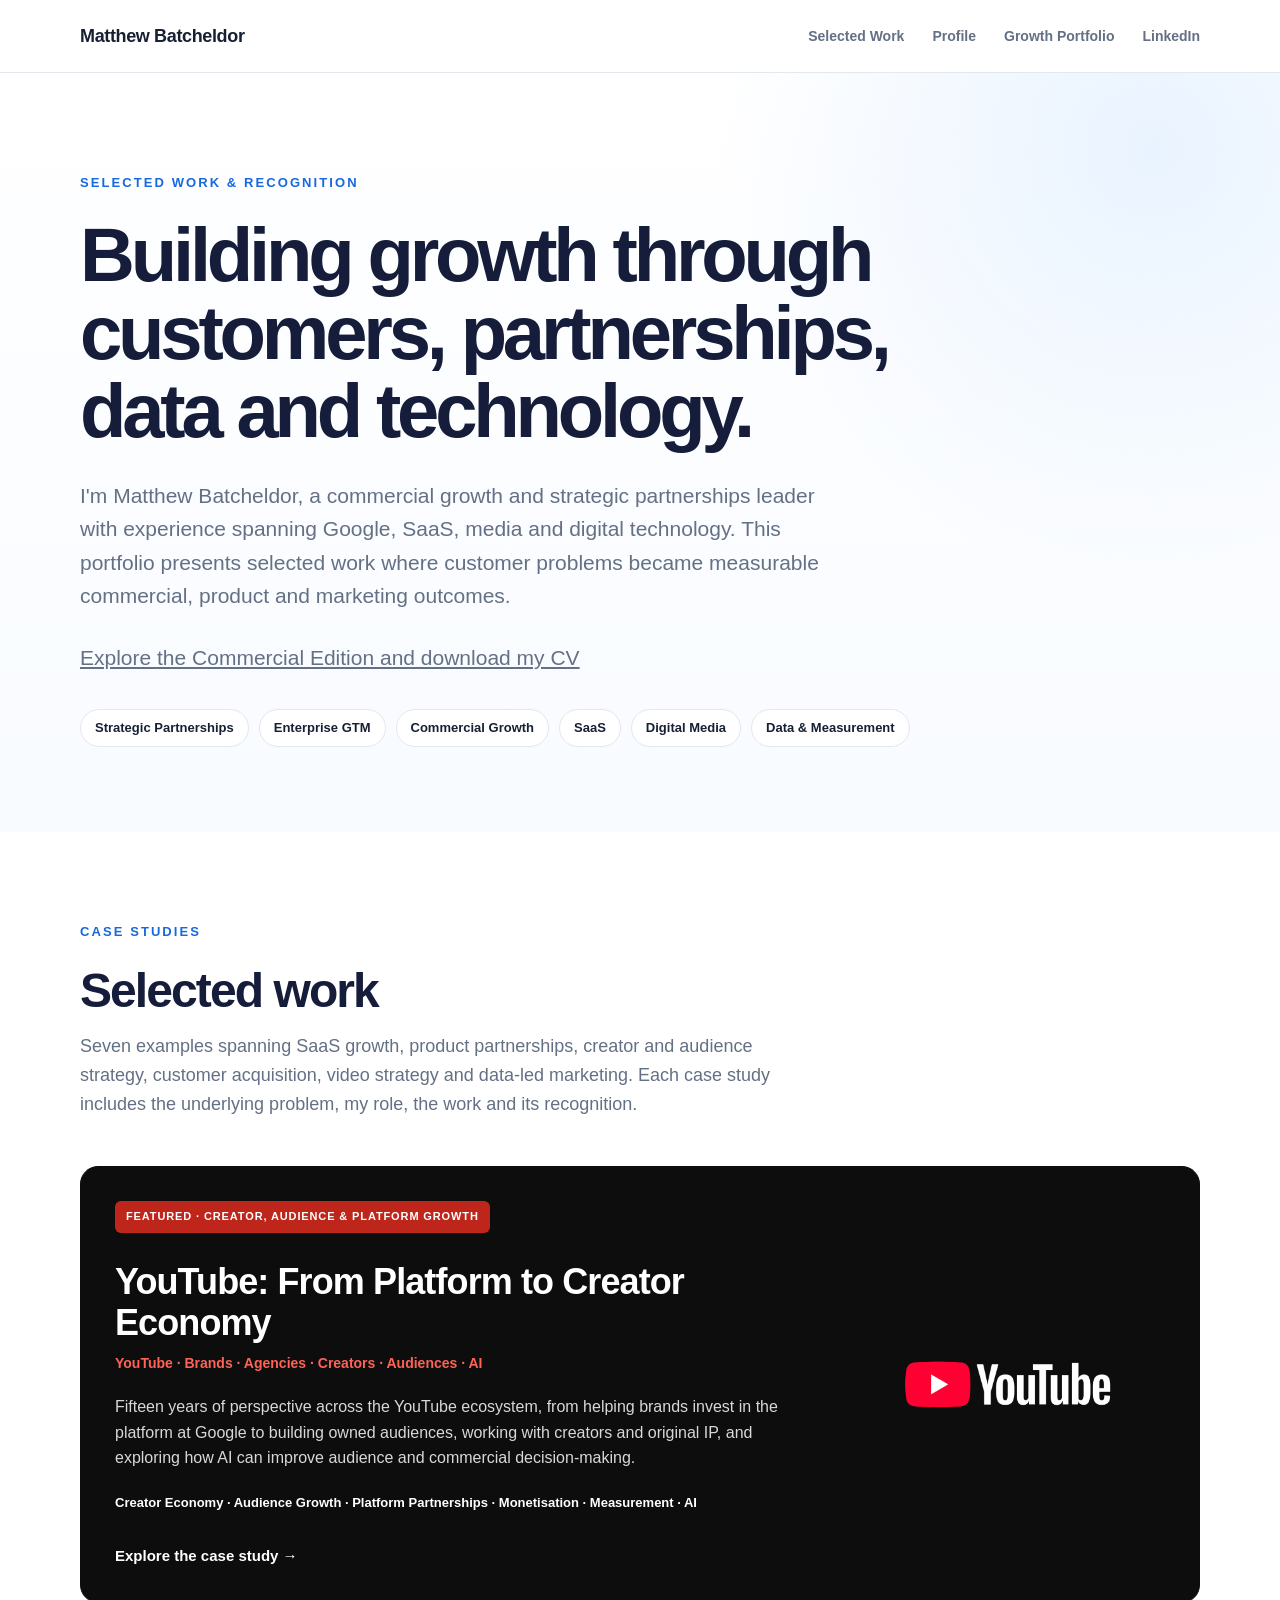
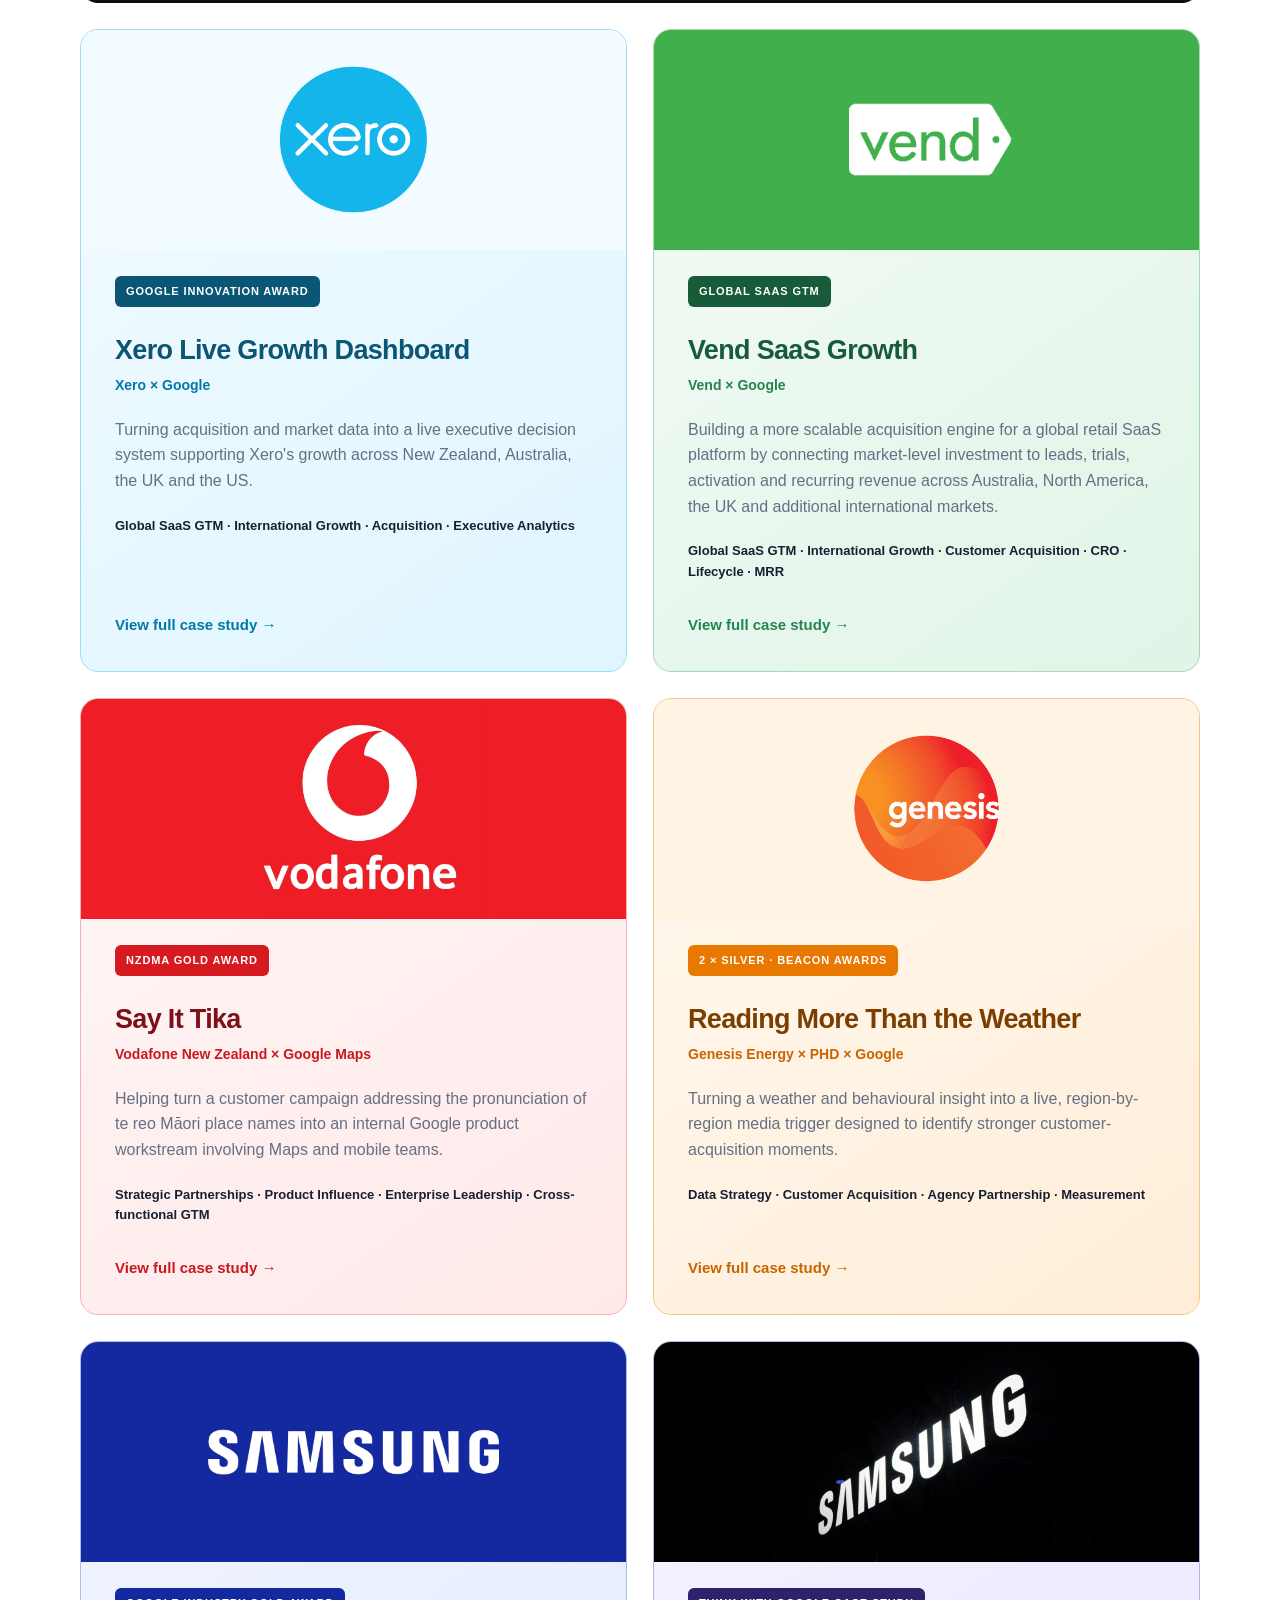
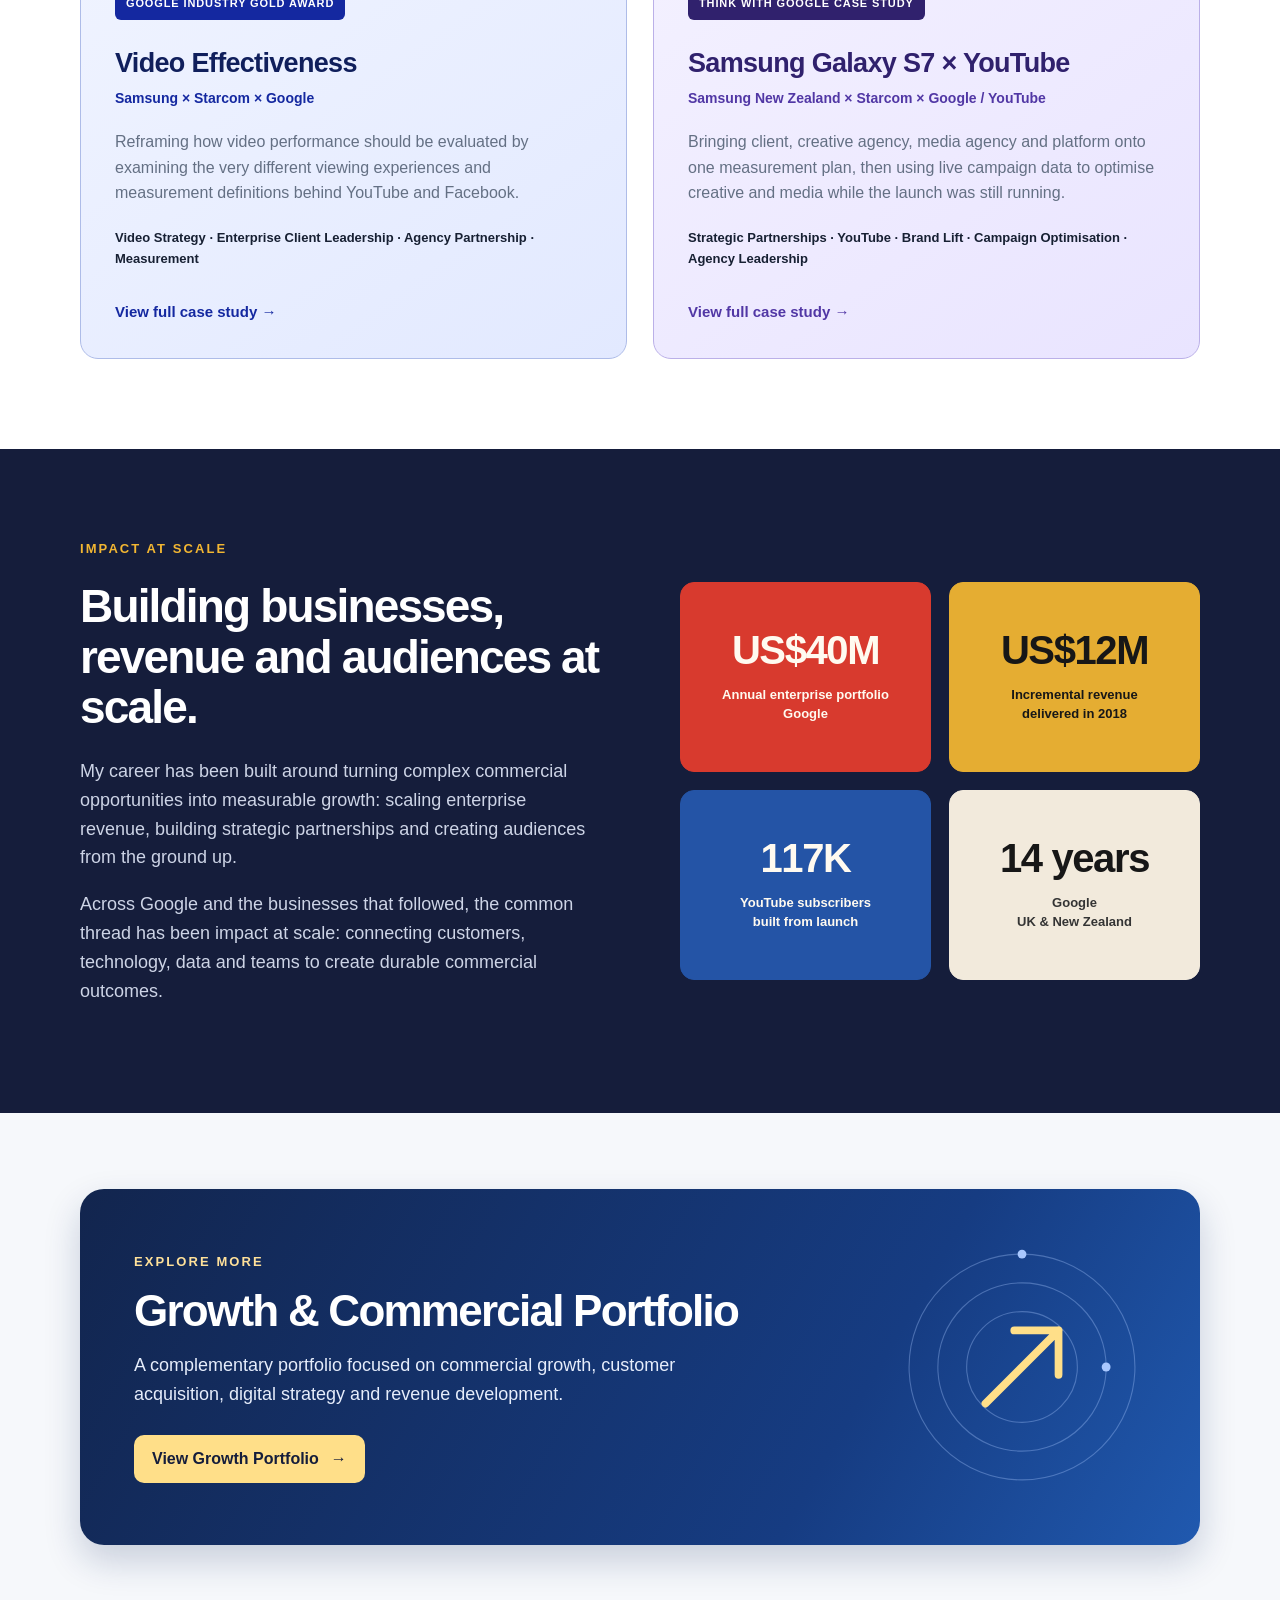
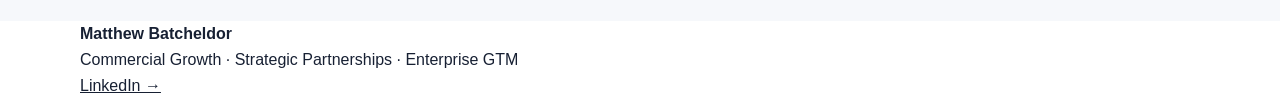
==== index.html @ 804a0707 "Make the Growth Portfolio callout stand out" ====
<!DOCTYPE html>
<html lang="en">
<head>
  <meta charset="UTF-8">
  <meta name="viewport" content="width=device-width, initial-scale=1.0">

  <title>Matthew Batcheldor | Selected Work & Case Studies</title>
  <link rel="icon" href="favicon.svg" type="image/svg+xml">
  <meta name="theme-color" content="#1769e0">
  <meta property="og:title" content="Matthew Batcheldor | Career Portfolio">
  <meta property="og:description" content="Selected work across strategic partnerships, enterprise growth, SaaS, media, data and technology.">
  <meta property="og:type" content="website">
  <meta property="og:url" content="https://mattbatcheldor.github.io/career-portfolio/">

  <meta name="description"
        content="Selected award-winning work and commercial case studies from Matthew Batcheldor across Google, SaaS, strategic partnerships, media, data and growth.">

  <style>
    :root {
      --navy: #151d3b;
      --blue: #1769e0;
      --light-blue: #eef5ff;
      --gold: #f2b632;
      --red: #d43d3d;
      --text: #172033;
      --muted: #647084;
      --light: #f6f8fb;
      --white: #ffffff;
      --border: #e3e8ef;
    }

    * {
      box-sizing: border-box;
      margin: 0;
      padding: 0;
    }

    html {
      scroll-behavior: smooth;
    }

    body {
      font-family: -apple-system, BlinkMacSystemFont, "Segoe UI", Roboto,
                   Helvetica, Arial, sans-serif;
      color: var(--text);
      background: var(--white);
      line-height: 1.6;
    }

    a {
      color: inherit;
    }

    .container {
      width: min(1120px, 90%);
      margin: 0 auto;
    }

    /* NAV */

    nav {
      border-bottom: 1px solid var(--border);
      background: rgba(255,255,255,0.96);
      position: sticky;
      top: 0;
      z-index: 100;
    }

    .nav-inner {
      min-height: 72px;
      display: flex;
      align-items: center;
      justify-content: space-between;
      gap: 30px;
    }

    .name {
      font-weight: 800;
      font-size: 18px;
      letter-spacing: -0.02em;
    }

    .nav-links {
      display: flex;
      gap: 28px;
      font-size: 14px;
      font-weight: 600;
    }

    .nav-links a {
      text-decoration: none;
      color: var(--muted);
    }

    .nav-links a:hover {
      color: var(--blue);
    }

    /* HERO */

    .hero {
      padding: 100px 0 85px;
      background:
        radial-gradient(circle at 90% 10%, #e9f3ff 0, transparent 32%),
        linear-gradient(180deg, #ffffff 0%, #f8fbff 100%);
    }

    .eyebrow {
      text-transform: uppercase;
      letter-spacing: .16em;
      color: var(--blue);
      font-weight: 800;
      font-size: 13px;
      margin-bottom: 22px;
    }

    h1 {
      max-width: 900px;
      font-size: clamp(45px, 7vw, 76px);
      line-height: 1.03;
      letter-spacing: -0.055em;
      color: var(--navy);
    }

    .hero-copy {
      max-width: 760px;
      margin-top: 28px;
      font-size: 21px;
      color: var(--muted);
    }

    .hero-tags {
      display: flex;
      flex-wrap: wrap;
      gap: 10px;
      margin-top: 34px;
    }

    .tag {
      border: 1px solid var(--border);
      border-radius: 30px;
      padding: 8px 14px;
      font-size: 13px;
      font-weight: 700;
      background: white;
    }

    /* SECTIONS */

    section {
      padding: 90px 0;
    }

    .section-title {
      margin-bottom: 48px;
    }

    .section-title h2 {
      font-size: clamp(34px, 5vw, 48px);
      line-height: 1.1;
      letter-spacing: -0.04em;
      color: var(--navy);
    }

    .section-title p {
      max-width: 700px;
      margin-top: 14px;
      color: var(--muted);
      font-size: 18px;
    }

    /* CASE STUDIES */

    .grid {
      display: grid;
      grid-template-columns: repeat(2, 1fr);
      gap: 26px;
    }

    .card {
      --card-padding: 34px;
      border: 1px solid var(--border);
      border-radius: 18px;
      padding: var(--card-padding);
      background: white;
      display: flex;
      flex-direction: column;
      min-height: 420px;
      transition: transform .2s ease, box-shadow .2s ease;
    }

    .card:hover {
      transform: translateY(-4px);
      box-shadow: 0 18px 50px rgba(24, 39, 75, .10);
    }

    .card-featured {
      grid-column: 1 / -1;
      min-height: 360px;
      background: #0d0d0d;
      border-color: #0d0d0d;
      display: grid;
      grid-template-columns: minmax(0, 1fr) minmax(180px, 30%);
      gap: clamp(24px, 5vw, 60px);
    }

    .featured-copy {
      display: flex;
      flex-direction: column;
    }

    .featured-logo {
      place-self: center;
      width: min(100%, 270px);
      height: auto;
    }

    .award {
      display: inline-block;
      align-self: flex-start;
      padding: 7px 11px;
      border-radius: 6px;
      font-size: 11px;
      font-weight: 900;
      text-transform: uppercase;
      letter-spacing: .08em;
      margin-bottom: 28px;
      background: #fff4d5;
      color: #7d5700;
    }

    .card h3 {
      color: var(--navy);
      font-size: 27px;
      line-height: 1.15;
      letter-spacing: -0.025em;
      margin-bottom: 8px;
    }

    .client {
      color: var(--blue);
      font-weight: 700;
      font-size: 14px;
      margin-bottom: 20px;
    }

    .card p {
      color: var(--muted);
      font-size: 16px;
    }

    .skills {
      margin-top: 22px;
      font-size: 13px !important;
      font-weight: 700;
      color: var(--text) !important;
    }

    .card-link {
      margin-top: auto;
      padding-top: 30px;
      text-decoration: none;
      color: var(--blue);
      font-weight: 800;
      font-size: 15px;
    }

    .card-link:hover {
      text-decoration: underline;
    }

    .card-featured h3 { color: #ffffff; font-size: 36px; font-weight: 800; }
    .card-featured .client { color: #ff6355; }
    .card-featured p { color: #d8d8d8; }
    .card-featured .skills { color: #ffffff !important; }
    .card-featured .card-link { color: #ffffff; }
    .card-featured .award { background: #bf261b; color: #ffffff; }

    .card-visual {
      display: flex;
      flex: none;
      align-items: center;
      justify-content: center;
      height: clamp(156px, 19vw, 220px);
      margin: calc(-1 * var(--card-padding)) calc(-1 * var(--card-padding)) 26px;
      border-radius: 17px 17px 0 0;
      overflow: hidden;
    }

    .card-visual img {
      display: block;
      width: 100%;
      height: 100%;
      object-fit: contain;
    }

    .card-xero .card-visual { background: #f2fbff; }
    .card-xero .card-visual img { height: 68%; }
    .card-vend .card-visual { background: #41af4c; }
    .card-vend .card-visual img { width: min(100%, 450px); object-fit: cover; }
    .card-vodafone .card-visual { background: #ef1d26; }
    .card-genesis .card-visual { background: #fff3e4; }
    .card-genesis .card-visual img { height: 82%; }
    .card-samsung .card-visual { background: #1429a0; }
    .card-samsung .card-visual img { width: min(72%, 360px); }
    .card-galaxy .card-visual { background: #000000; }

    /* CASE STUDY STORY THEMES */
    .card-xero { background:linear-gradient(145deg,#f2fbff,#dff5ff); border-color:#9eddf5; }
    .card-xero h3{color:#0b5675}.card-xero .client,.card-xero .card-link{color:#0078a8}.card-xero .award{background:#0b5675;color:#fff}
    .card-vend { background:linear-gradient(145deg,#f3fbf6,#e1f4e7); border-color:#a9d8b7; }
    .card-vend h3{color:#175b38}.card-vend .client,.card-vend .card-link{color:#238451}.card-vend .award{background:#175b38;color:#fff}
    .card-vodafone { background:linear-gradient(145deg,#fff7f7,#ffe8e8); border-color:#f2b4b4; }
    .card-vodafone h3{color:#7d1018}.card-vodafone .client,.card-vodafone .card-link{color:#c71920}.card-vodafone .award{background:#d71920;color:#fff}
    .card-genesis { background:linear-gradient(145deg,#fff9f1,#ffedd7); border-color:#f2c78f; }
    .card-genesis h3{color:#7a3f00}.card-genesis .client,.card-genesis .card-link{color:#c86400}.card-genesis .award{background:#e87800;color:#fff}
    .card-samsung { background:linear-gradient(145deg,#f3f6ff,#e2e9ff); border-color:#aebce8; }
    .card-samsung h3{color:#101f5c}.card-samsung .client,.card-samsung .card-link{color:#1428a0}.card-samsung .award{background:#1428a0;color:#fff}
    .card-galaxy { background:linear-gradient(145deg,#f6f4ff,#e9e4ff); border-color:#bbb0e8; }
    .card-galaxy h3{color:#30216d}.card-galaxy .client,.card-galaxy .card-link{color:#5137a5}.card-galaxy .award{background:#30216d;color:#fff}

    /* PROFILE */

    .profile {
      background: var(--navy);
      color: white;
    }

    .profile-grid {
      display: grid;
      grid-template-columns: 1fr 1fr;
      gap: 80px;
      align-items: center;
    }

    .profile h2 {
      color: white;
      font-size: 46px;
      line-height: 1.1;
      letter-spacing: -0.04em;
      margin-bottom: 24px;
    }

    .profile p {
      color: #cdd4e6;
      font-size: 18px;
      margin-bottom: 18px;
    }

    .stats {
      display: grid;
      grid-template-columns: repeat(2,1fr);
      gap: 18px;
    }

    .stat {
      min-height: 190px;
      padding: 28px 22px;
      border-radius: 14px;
      border: 1px solid rgba(255,255,255,.16);
      display: flex;
      flex-direction: column;
      justify-content: center;
      align-items: center;
      text-align: center;
      box-shadow: none;
    }

    .stat strong {
      display: block;
      font-size: clamp(30px, 4vw, 40px);
      line-height: 1;
      letter-spacing: -0.035em;
      margin-bottom: 16px;
    }

    .stat span {
      font-size: 13px;
      line-height: 1.45;
      font-weight: 700;
    }

    .stat-revenue-scale {
      background: #d83a2e;
      border-color: #d83a2e;
    }
    .stat-revenue-scale strong,
    .stat-revenue-scale span { color: #fffaf0; }

    .stat-revenue-impact {
      background: #e5ad32;
      border-color: #e5ad32;
    }
    .stat-revenue-impact strong,
    .stat-revenue-impact span { color: #171717; }

    .stat-audience {
      background: #2454a6;
      border-color: #2454a6;
    }
    .stat-audience strong,
    .stat-audience span { color: #fffaf0; }

    .stat-depth {
      background: #f2eadc;
      border-color: #f2eadc;
    }
    .stat-depth strong { color: #171717; }
    .stat-depth span { color: #343434; }

    /* GROWTH PORTFOLIO */

    .portfolio-section {
      padding: clamp(44px, 7vw, 76px) 0;
      background: var(--light);
    }

    .portfolio-panel {
      display: grid;
      grid-template-columns: minmax(0, 1fr) clamp(150px, 24vw, 248px);
      gap: clamp(20px, 4vw, 52px);
      align-items: center;
      padding: clamp(26px, 5vw, 54px);
      border-radius: 24px;
      background: linear-gradient(120deg, #12254e, #163c82 68%, #2059af);
      color: var(--white);
      box-shadow: 0 16px 36px rgba(16, 42, 93, .20);
    }

    .portfolio-panel .eyebrow {
      margin-bottom: 14px;
      color: #ffe19a;
    }

    .portfolio-panel h2 {
      max-width: 680px;
      margin-bottom: 16px;
      font-size: clamp(29px, 4vw, 44px);
      line-height: 1.1;
      letter-spacing: -.04em;
    }

    .portfolio-panel p {
      max-width: 580px;
      margin-bottom: 26px;
      color: #e6edfb;
      font-size: clamp(16px, 2vw, 18px);
    }

    .portfolio-button {
      display: inline-flex;
      gap: 12px;
      align-items: center;
      min-height: 48px;
      padding: 10px 18px;
      border-radius: 10px;
      background: #ffdf89;
      color: var(--navy);
      font-weight: 800;
      text-decoration: none;
    }

    .portfolio-button:hover {
      background: #ffebaf;
      text-decoration: underline;
    }

    .portfolio-button:focus-visible {
      outline: 3px solid var(--white);
      outline-offset: 4px;
    }

    .portfolio-art {
      display: block;
      width: 100%;
      height: auto;
    }

    @media (max-width: 620px) {
      .portfolio-panel { grid-template-columns: minmax(0, 1fr); }
      .portfolio-art { display: none; }
    }

    @media (max-width: 800px) {
      .nav-links { display: none; }
      .hero { padding: 70px 0; }
      .grid, .profile-grid { grid-template-columns: 1fr; }
      .profile-grid { gap: 45px; }
      .footer-inner { flex-direction: column; align-items: flex-start; }
      .card { --card-padding: 24px; min-height: auto; }

      .card-featured {
        padding: 28px 24px;
        grid-template-columns: minmax(0, 1fr);
        gap: 24px;
      }

      .featured-logo {
        grid-row: 1;
        justify-self: start;
        width: min(100%, 180px);
      }

      .card-featured .award {
        max-width: 100%;
        line-height: 1.45;
        margin-bottom: 26px;
      }

      .card-featured h3 {
        font-size: clamp(30px, 9vw, 36px);
        line-height: 1.08;
      }
    }
  </style>
</head>

<body>

<nav>
  <div class="container nav-inner">
    <div class="name">Matthew Batcheldor</div>

    <div class="nav-links">
  <a href="#work">Selected Work</a>
  <a href="#profile">Profile</a>
  <a href="https://mattbatcheldor.github.io/growth-portfolio/"
     target="_blank"
     rel="noopener">Growth Portfolio</a>
  <a href="https://www.linkedin.com/in/mattbatcheldor/"
     target="_blank"
     rel="noopener">LinkedIn</a>
</div>
  </div>
</nav>


<header class="hero">
  <div class="container">

    <div class="eyebrow">Selected Work & Recognition</div>

    <h1>
      Building growth through customers, partnerships, data and technology.
    </h1>

    <p class="hero-copy">
      I'm Matthew Batcheldor, a commercial growth and strategic partnerships
      leader with experience spanning Google, SaaS, media and digital
      technology. This portfolio presents selected work where customer
      problems became measurable commercial, product and marketing outcomes.
    </p>

    <p class="hero-copy"><a href="commercial-edition/">Explore the Commercial Edition and download my CV</a></p>

    <div class="hero-tags">
      <span class="tag">Strategic Partnerships</span>
      <span class="tag">Enterprise GTM</span>
      <span class="tag">Commercial Growth</span>
      <span class="tag">SaaS</span>
      <span class="tag">Digital Media</span>
      <span class="tag">Data & Measurement</span>
    </div>

  </div>
</header>


<section id="work">

  <div class="container">

    <div class="section-title">
      <div class="eyebrow">Case Studies</div>

      <h2>Selected work</h2>

      <p>
        Seven examples spanning SaaS growth, product partnerships,
        creator and audience strategy, customer acquisition, video strategy and data-led marketing.
        Each case study includes the underlying problem, my role,
        the work and its recognition.
      </p>
    </div>


    <div class="grid">

      <!-- CREATOR ECONOMY - FEATURED -->

      <article class="card card-featured">

        <div class="featured-copy">
          <span class="award">Featured · Creator, Audience & Platform Growth</span>

          <h3>YouTube: From Platform to Creator Economy</h3>

          <div class="client">YouTube · Brands · Agencies · Creators · Audiences · AI</div>

          <p>
            Fifteen years of perspective across the YouTube ecosystem, from helping
            brands invest in the platform at Google to building owned audiences,
            working with creators and original IP, and exploring how AI can improve
            audience and commercial decision-making.
          </p>

          <p class="skills">
            Creator Economy · Audience Growth · Platform Partnerships ·
            Monetisation · Measurement · AI
          </p>

          <a class="card-link"
             href="Matthew%20Batcheldor%20From%20Platform%20to%20Creator%20Economy_2.pdf" target="_blank">
            Explore the case study →
          </a>
        </div>

        <img class="featured-logo" src="assets/case-studies/youtube.png" alt=""
             width="1705" height="573" loading="lazy" decoding="async">

      </article>


      <!-- XERO -->

      <article class="card card-xero">

        <div class="card-visual">
          <img src="assets/case-studies/xero.png" alt=""
               width="2003" height="2048" loading="lazy" decoding="async">
        </div>

        <span class="award">Google Innovation Award</span>

        <h3>Xero Live Growth Dashboard</h3>

        <div class="client">Xero × Google</div>

        <p>
          Turning acquisition and market data into a live executive
          decision system supporting Xero's growth across New Zealand,
          Australia, the UK and the US.
        </p>

        <p class="skills">
          Global SaaS GTM · International Growth · Acquisition ·
          Executive Analytics
        </p>

        <a class="card-link"
           href="Xero_Growth_Dashboard_Case_Study_Matthew_Batcheldor_1.pdf"
           target="_blank">
          View full case study →
        </a>

      </article>


      <!-- VEND -->

      <article class="card card-vend">

        <div class="card-visual">
          <img src="assets/case-studies/vend.png" alt=""
               width="576" height="304" loading="lazy" decoding="async">
        </div>

        <span class="award">Global SaaS GTM</span>

        <h3>Vend SaaS Growth</h3>

        <div class="client">Vend × Google</div>

        <p>
          Building a more scalable acquisition engine for a global retail SaaS
          platform by connecting market-level investment to leads, trials,
          activation and recurring revenue across Australia, North America,
          the UK and additional international markets.
        </p>

        <p class="skills">
          Global SaaS GTM · International Growth · Customer Acquisition ·
          CRO · Lifecycle · MRR
        </p>

        <a class="card-link"
           href="Matthew%20Batcheldor%20Vend%20SaaS%20Growth%20Case%20Study.pdf"
           target="_blank">
          View full case study →
        </a>

      </article>


      <!-- SAY IT TIKA -->

      <article class="card card-vodafone">

        <div class="card-visual">
          <img src="assets/case-studies/vodafone.jpg" alt=""
               width="1920" height="1561" loading="lazy" decoding="async">
        </div>

        <span class="award">NZDMA Gold Award</span>

        <h3>Say It Tika</h3>

        <div class="client">
          Vodafone New Zealand × Google Maps
        </div>

        <p>
          Helping turn a customer campaign addressing the pronunciation
          of te reo Māori place names into an internal Google product
          workstream involving Maps and mobile teams.
        </p>

        <p class="skills">
          Strategic Partnerships · Product Influence ·
          Enterprise Leadership · Cross-functional GTM
        </p>

        <a class="card-link"
           href="Say_It_Tika_Case_Study_Matthew_Batcheldor.pdf"
           target="_blank">
          View full case study →
        </a>

      </article>


      <!-- GENESIS -->

      <article class="card card-genesis">

        <div class="card-visual">
          <img src="assets/case-studies/genesis-energy.png" alt=""
               width="652" height="661" loading="lazy" decoding="async">
        </div>

        <span class="award">2 × Silver · Beacon Awards</span>

        <h3>Reading More Than the Weather</h3>

        <div class="client">Genesis Energy × PHD × Google</div>

        <p>
          Turning a weather and behavioural insight into a live,
          region-by-region media trigger designed to identify stronger
          customer-acquisition moments.
        </p>

        <p class="skills">
          Data Strategy · Customer Acquisition ·
          Agency Partnership · Measurement
        </p>

        <a class="card-link"
           href="Genesis_Reading_More_Than_The_Weather_Matthew_Batcheldor_1.pdf"
           target="_blank">
          View full case study →
        </a>

      </article>


      <!-- SAMSUNG -->

      <article class="card card-samsung">

        <div class="card-visual">
          <img src="assets/case-studies/samsung.jpg" alt=""
               width="2000" height="1315" loading="lazy" decoding="async">
        </div>

        <span class="award">Google Industry Gold Award</span>

        <h3>Video Effectiveness</h3>

        <div class="client">Samsung × Starcom × Google</div>

        <p>
          Reframing how video performance should be evaluated by
          examining the very different viewing experiences and
          measurement definitions behind YouTube and Facebook.
        </p>

        <p class="skills">
          Video Strategy · Enterprise Client Leadership ·
          Agency Partnership · Measurement
        </p>

        <a class="card-link"
           href="Samsung_Starcom_Video_Effectiveness_Matthew_Batcheldor.pdf"
           target="_blank">
          View full case study →
        </a>

      </article>


      <!-- SAMSUNG GALAXY S7 -->

      <article class="card card-galaxy">

        <div class="card-visual">
          <img src="assets/case-studies/samsung-galaxy-s7.jpg" alt=""
               width="2048" height="1365" loading="lazy" decoding="async">
        </div>

        <span class="award">Think with Google Case Study</span>

        <h3>Samsung Galaxy S7 × YouTube</h3>

        <div class="client">Samsung New Zealand × Starcom × Google / YouTube</div>

        <p>
          Bringing client, creative agency, media agency and platform
          onto one measurement plan, then using live campaign data to
          optimise creative and media while the launch was still running.
        </p>

        <p class="skills">
          Strategic Partnerships · YouTube · Brand Lift ·
          Campaign Optimisation · Agency Leadership
        </p>

        <a class="card-link"
           href="samsung-galaxy-s7-youtube.html"
           target="_blank">
          View full case study →
        </a>

      </article>

    </div>
  </div>

</section>


<section class="profile" id="profile">

  <div class="container profile-grid">

    <div>

      <div class="eyebrow" style="color:#f2b632">
        Impact at Scale
      </div>

      <h2>Building businesses, revenue and audiences at scale.</h2>

      <p>
        My career has been built around turning complex commercial opportunities
        into measurable growth: scaling enterprise revenue, building strategic
        partnerships and creating audiences from the ground up.
      </p>

      <p>
        Across Google and the businesses that followed, the common thread has been
        impact at scale: connecting customers, technology, data and teams
        to create durable commercial outcomes.
      </p>

    </div>


    <div class="stats">

      <div class="stat stat-revenue-scale">
        <strong>US$40M</strong>
        <span>Annual enterprise portfolio<br>Google</span>
      </div>

      <div class="stat stat-revenue-impact">
        <strong>US$12M</strong>
        <span>Incremental revenue<br>delivered in 2018</span>
      </div>

      <div class="stat stat-audience">
        <strong>117K</strong>
        <span>YouTube subscribers<br>built from launch</span>
      </div>

      <div class="stat stat-depth">
        <strong>14 years</strong>
        <span>Google<br>UK & New Zealand</span>
      </div>

    </div>

  </div>

</section>

<section class="portfolio-section" id="explore-more" aria-labelledby="growth-portfolio-heading">
  <div class="container">
    <div class="portfolio-panel">
      <div>
        <div class="eyebrow">Explore More</div>
        <h2 id="growth-portfolio-heading">Growth &amp; Commercial Portfolio</h2>
        <p>
          A complementary portfolio focused on commercial growth,
          customer acquisition, digital strategy and revenue development.
        </p>
        <a class="portfolio-button"
           href="https://mattbatcheldor.github.io/growth-portfolio/"
           target="_blank"
           rel="noopener">
          View Growth Portfolio <span aria-hidden="true">→</span>
        </a>
      </div>
      <svg class="portfolio-art" viewBox="0 0 224 224" width="224" height="224"
           aria-hidden="true" focusable="false">
        <g fill="none" stroke="#a9c8ff" stroke-opacity=".35">
          <circle cx="112" cy="112" r="102" />
          <circle cx="112" cy="112" r="76" />
          <circle cx="112" cy="112" r="50" />
        </g>
        <circle cx="112" cy="10" r="4" fill="#a9c8ff" />
        <circle cx="188" cy="112" r="4" fill="#a9c8ff" />
        <path d="M79 145L145 79M105 79H145V119" fill="none" stroke="#ffdf89"
              stroke-width="7" stroke-linecap="round" stroke-linejoin="round" />
      </svg>
    </div>
  </div>
</section>
<footer>

  <div class="container footer-inner">

    <div>
      <strong>Matthew Batcheldor</strong>
      <p>Commercial Growth · Strategic Partnerships · Enterprise GTM</p>
    </div>

    <a class="linkedin"
       href="https://www.linkedin.com/in/mattbatcheldor/"
       target="_blank"
       rel="noopener">
      LinkedIn →
    </a>

  </div>

</footer>

</body>
</html>
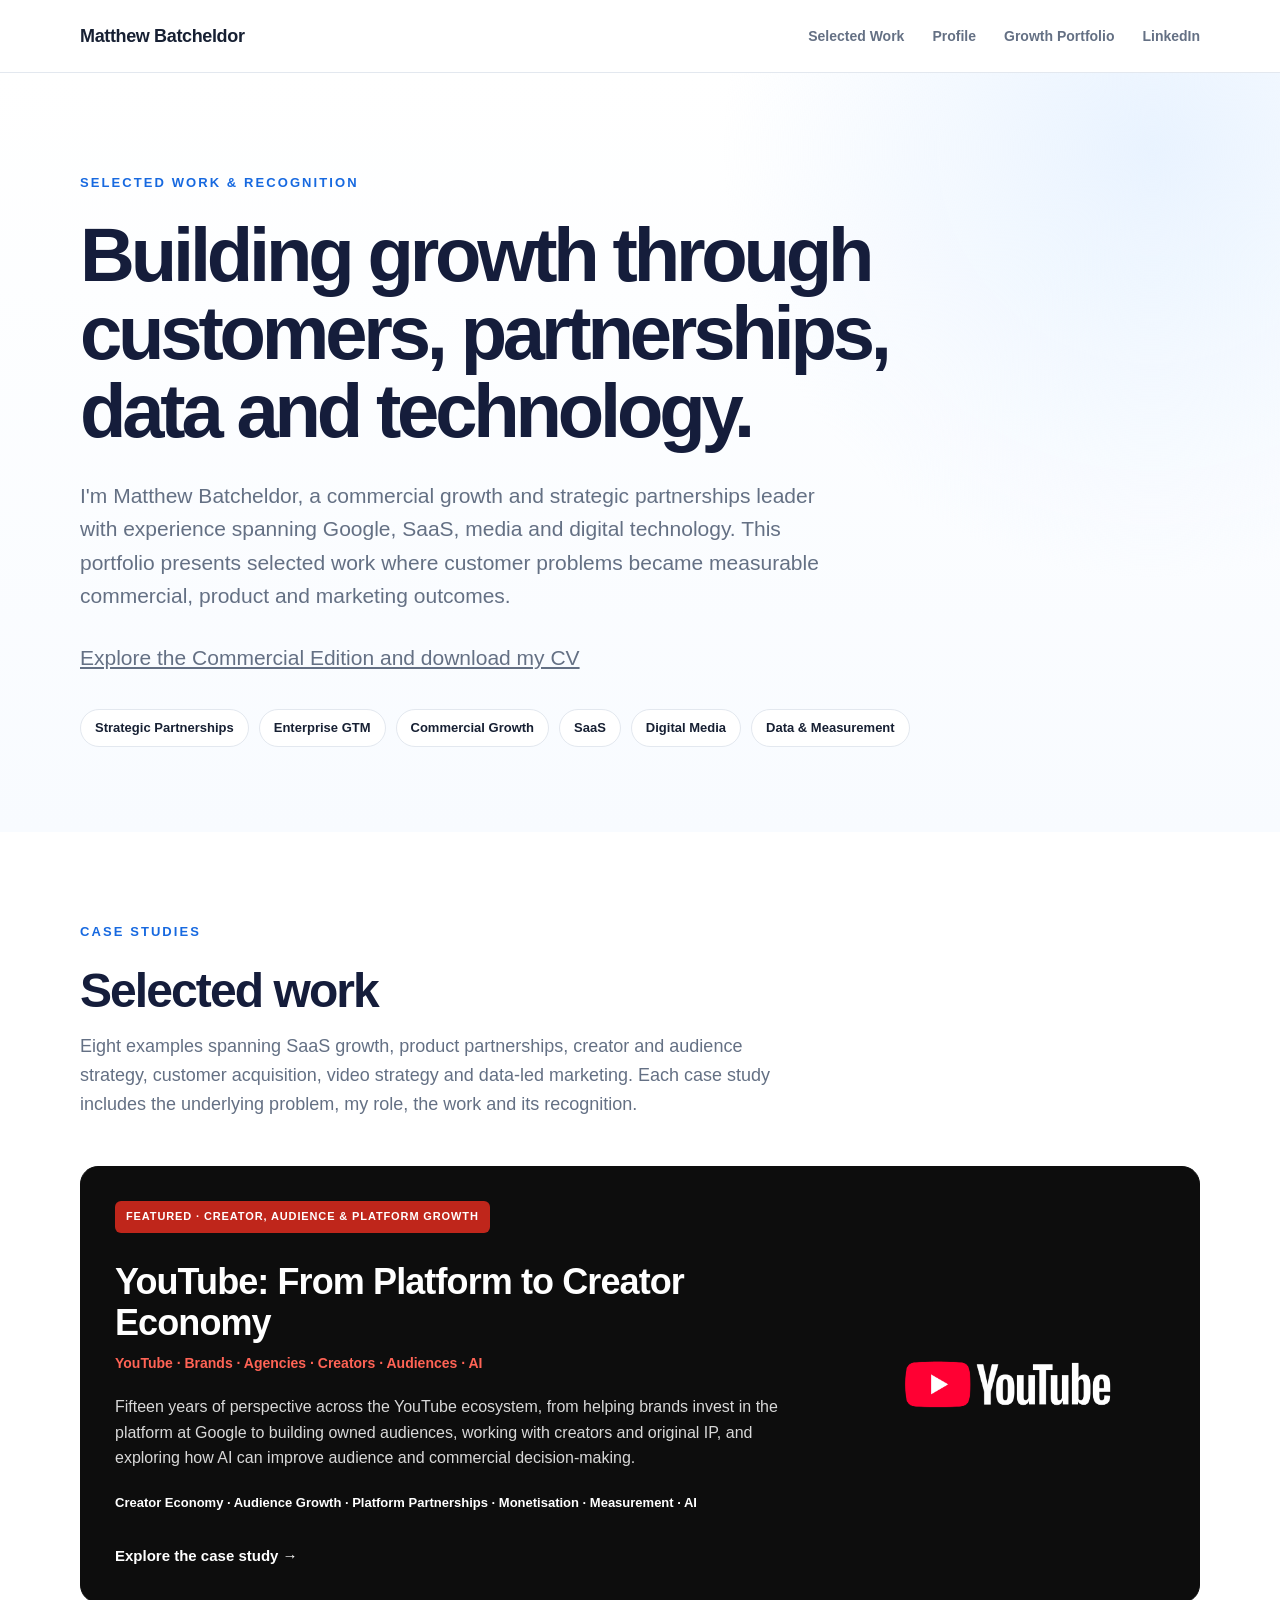
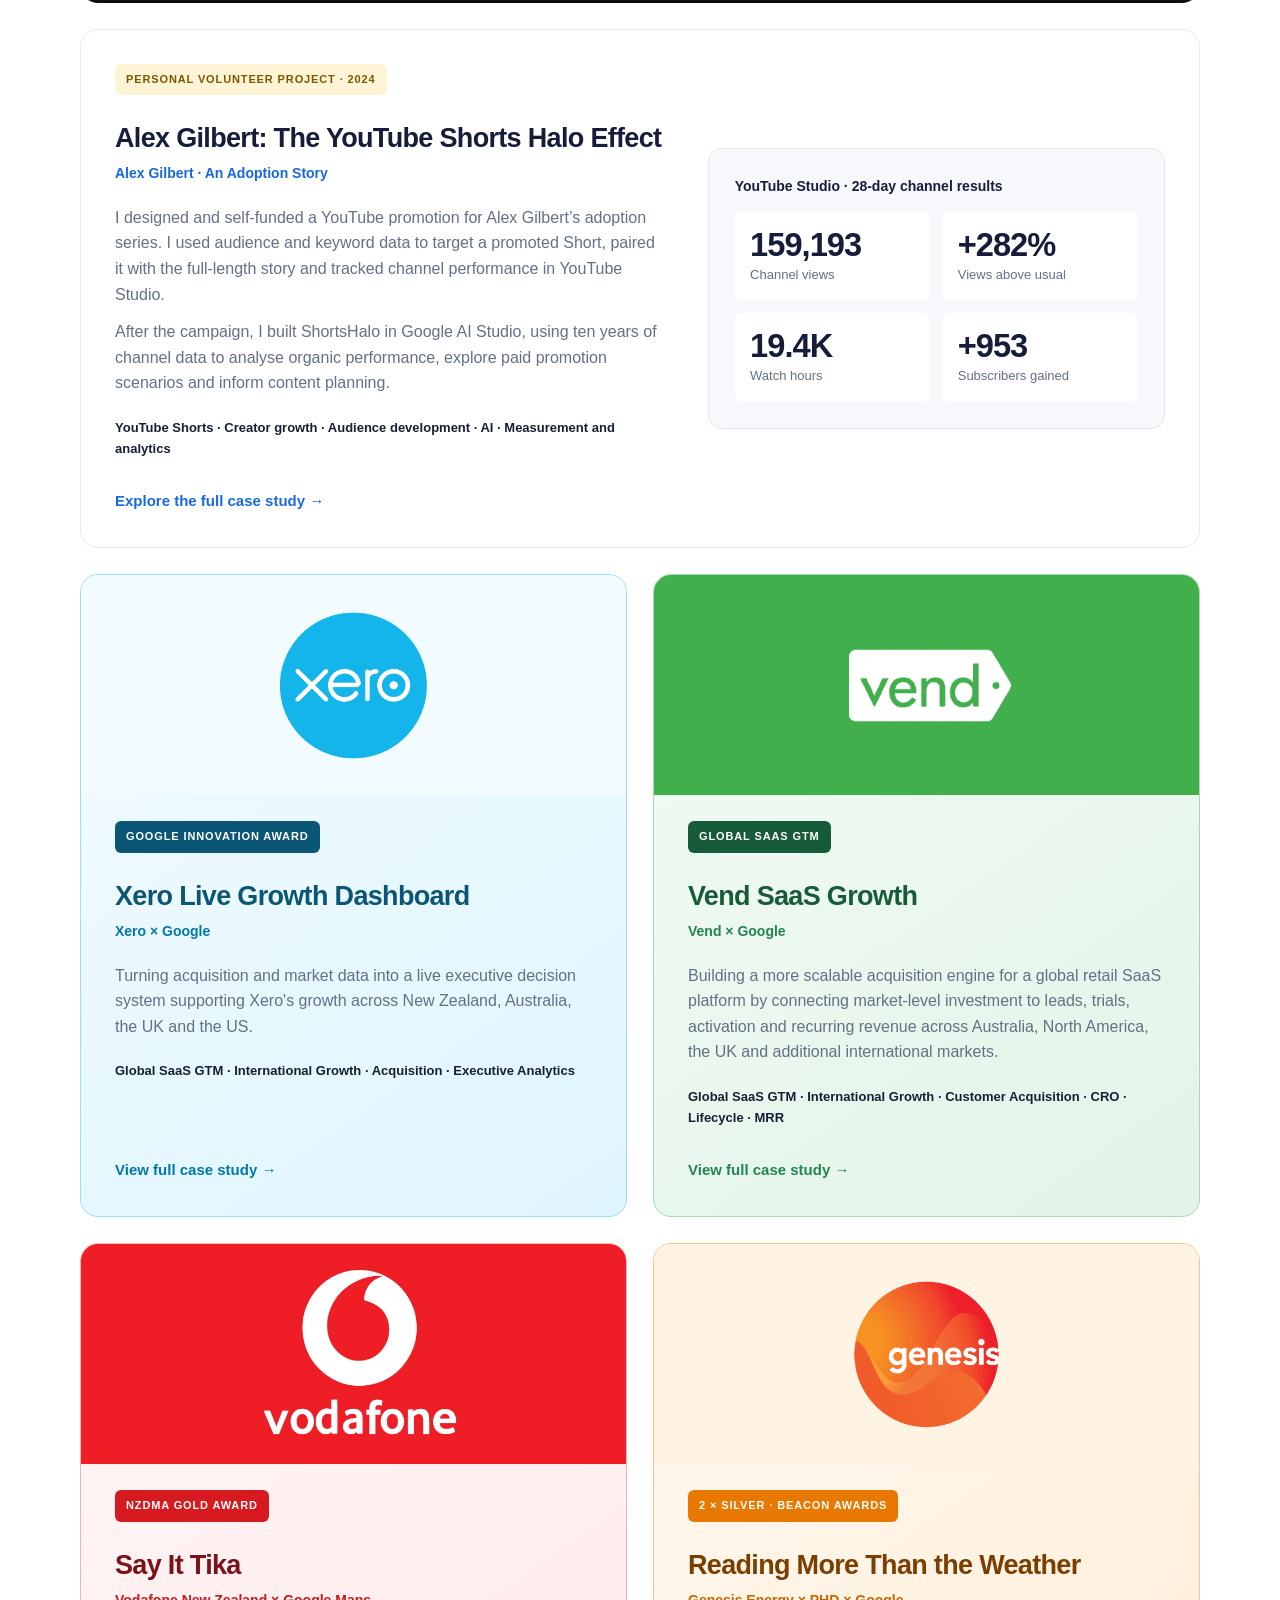
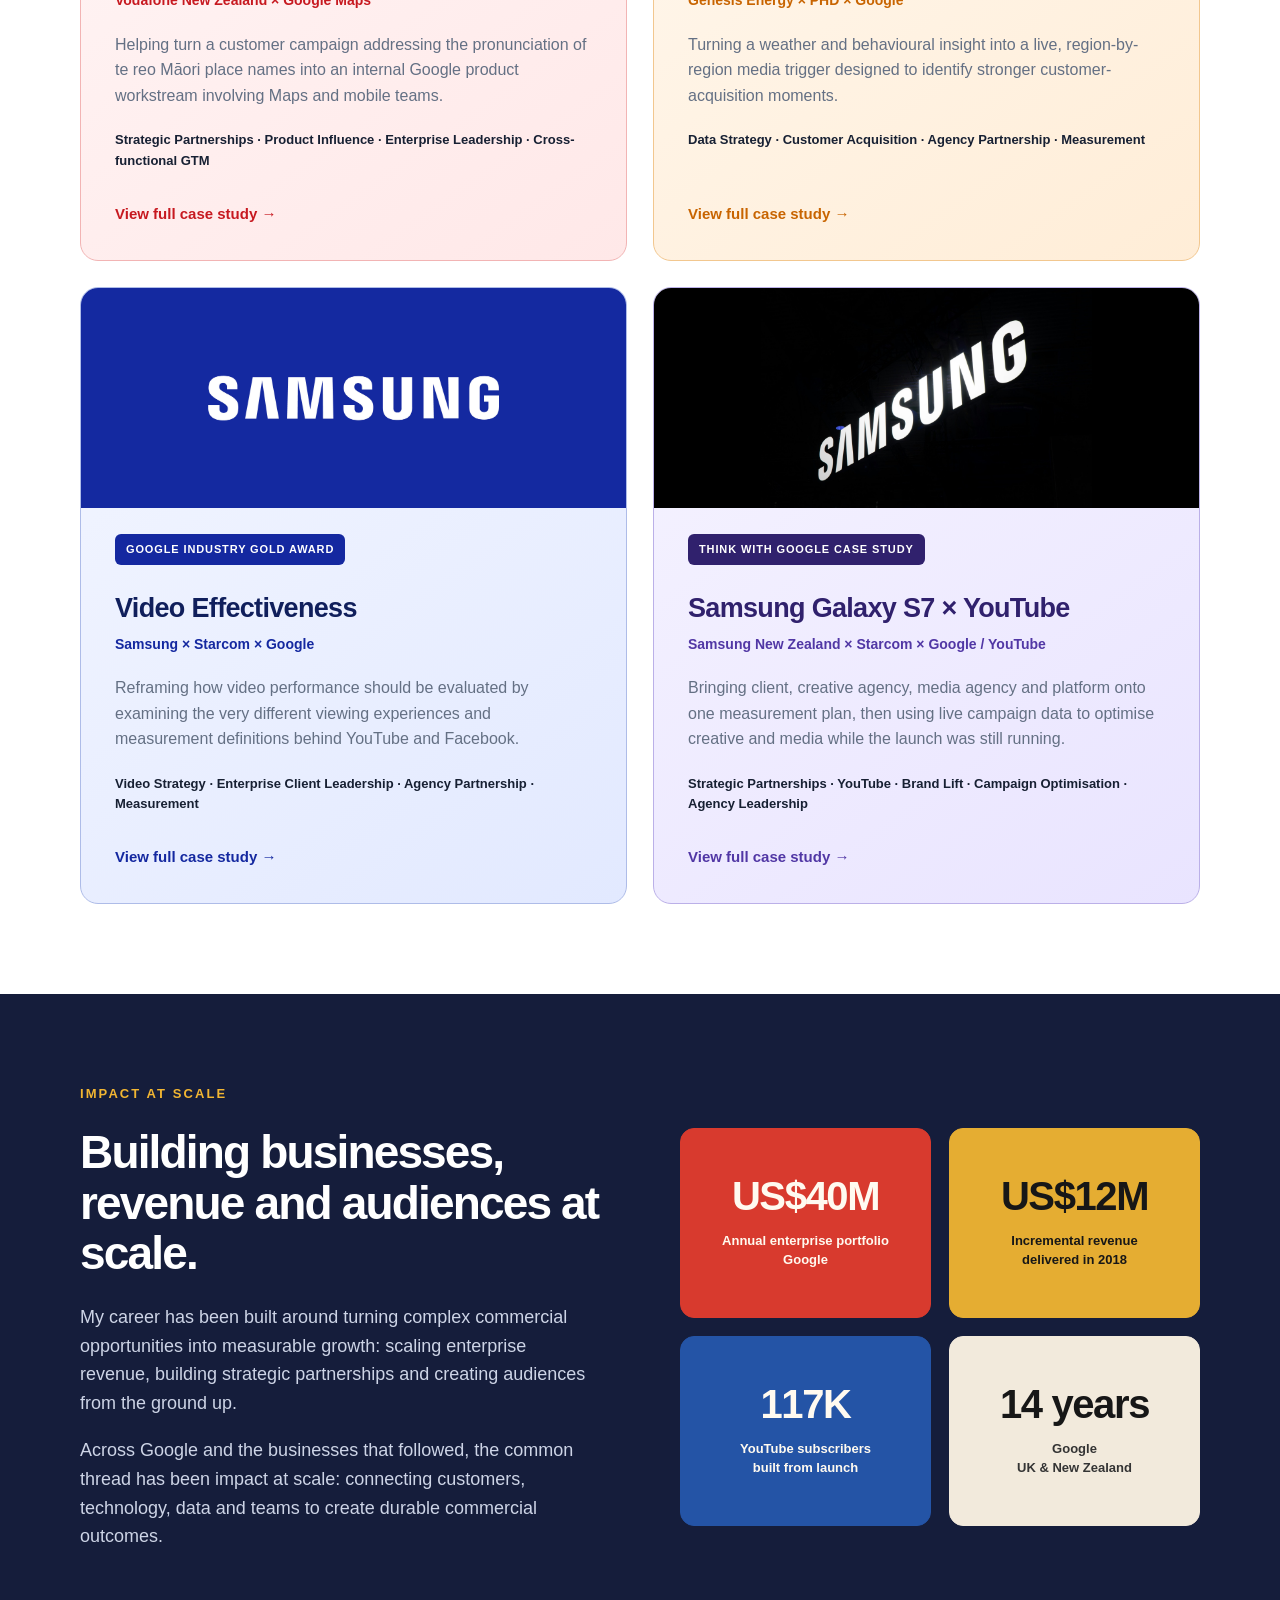
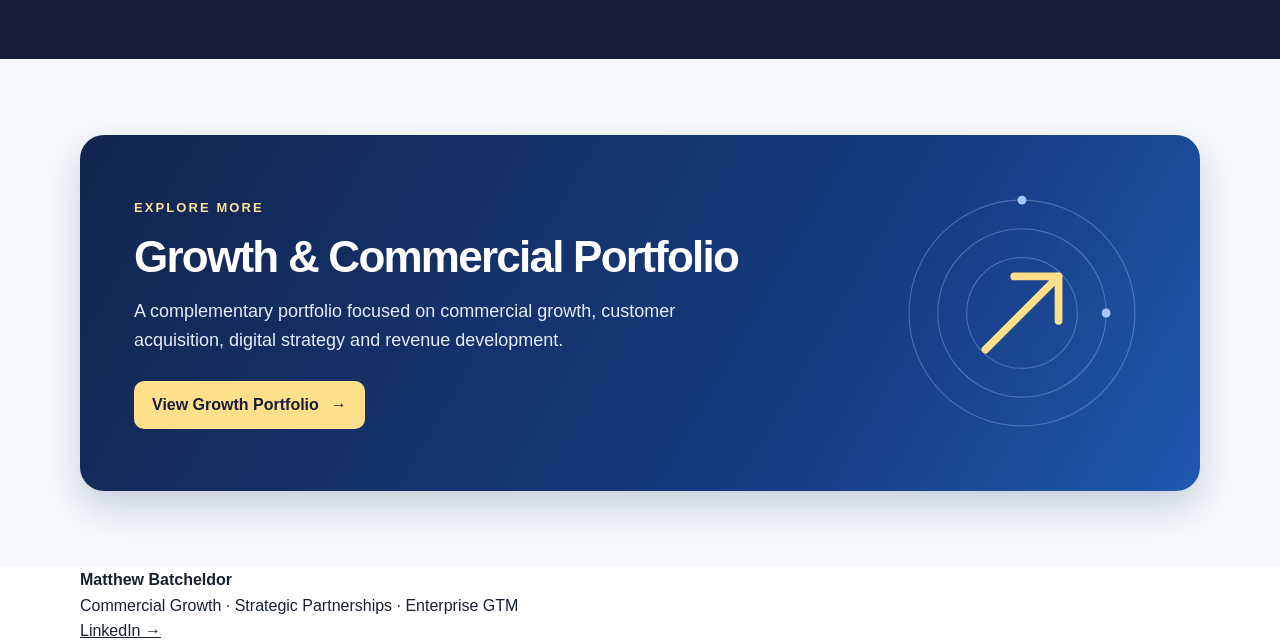
==== commit d5d1b783: "Add Alex Gilbert YouTube Shorts Halo case study" ====
--- a/index.html
+++ b/index.html
@@ -319,6 +319,59 @@
     .card-galaxy { background:linear-gradient(145deg,#f6f4ff,#e9e4ff); border-color:#bbb0e8; }
     .card-galaxy h3{color:#30216d}.card-galaxy .client,.card-galaxy .card-link{color:#5137a5}.card-galaxy .award{background:#30216d;color:#fff}
 
+    .card-halo {
+      grid-column: 1 / -1;
+      scroll-margin-top: 88px;
+      display: grid;
+      grid-template-columns: minmax(0, 1.2fr) minmax(0, 1fr);
+      gap: clamp(20px, 4vw, 44px);
+      min-height: auto;
+    }
+
+    .card-halo .featured-copy > p + p:not(.skills) { margin-top: 12px; }
+
+    .halo-results {
+      align-self: center;
+      background: var(--light);
+      border: 1px solid var(--border);
+      border-radius: 14px;
+      padding: clamp(14px, 2.4vw, 26px);
+    }
+
+    .card .halo-results-label {
+      margin-bottom: 14px;
+      color: var(--navy);
+      font-size: 14px;
+      font-weight: 800;
+    }
+
+    .halo-metrics {
+      display: grid;
+      grid-template-columns: repeat(2, minmax(0, 1fr));
+      gap: 12px;
+      margin: 0;
+    }
+
+    .halo-metrics > div {
+      display: flex;
+      flex-direction: column;
+      padding: clamp(9px, 1.2vw, 16px);
+      border-radius: 8px;
+      background: white;
+    }
+
+    .halo-metrics dt { color: var(--muted); font-size: 13px; }
+    .halo-metrics dd {
+      order: -1;
+      margin: 0 0 2px;
+      color: var(--navy);
+      font-size: clamp(19px, 2.55vw, 34px);
+      font-weight: 900;
+      line-height: 1.1;
+      font-variant-numeric: tabular-nums;
+      letter-spacing: -.03em;
+    }
+
     /* PROFILE */
 
     .profile {
@@ -485,6 +538,7 @@
       .nav-links { display: none; }
       .hero { padding: 70px 0; }
       .grid, .profile-grid { grid-template-columns: 1fr; }
+      .card-halo { grid-template-columns: minmax(0, 1fr); }
       .profile-grid { gap: 45px; }
       .footer-inner { flex-direction: column; align-items: flex-start; }
       .card { --card-padding: 24px; min-height: auto; }
@@ -576,7 +630,7 @@
       <h2>Selected work</h2>
 
       <p>
-        Seven examples spanning SaaS growth, product partnerships,
+        Eight examples spanning SaaS growth, product partnerships,
         creator and audience strategy, customer acquisition, video strategy and data-led marketing.
         Each case study includes the underlying problem, my role,
         the work and its recognition.
@@ -618,6 +672,52 @@
         <img class="featured-logo" src="assets/case-studies/youtube.png" alt=""
              width="1705" height="573" loading="lazy" decoding="async">
 
+      </article>
+
+
+      <!-- ALEX GILBERT - YOUTUBE HALO EFFECT -->
+
+      <article class="card card-halo" id="alex-gilbert-halo">
+        <div class="featured-copy">
+          <span class="award">Personal volunteer project · 2024</span>
+
+          <h3>Alex Gilbert: The YouTube Shorts Halo Effect</h3>
+
+          <div class="client">Alex Gilbert · An Adoption Story</div>
+
+          <p>
+            I designed and self-funded a YouTube promotion for Alex Gilbert’s adoption
+            series. I used audience and keyword data to target a promoted Short,
+            paired it with the full-length story and tracked channel performance in
+            YouTube Studio.
+          </p>
+
+          <p>
+            After the campaign, I built ShortsHalo in Google AI Studio, using ten
+            years of channel data to analyse organic performance, explore paid
+            promotion scenarios and inform content planning.
+          </p>
+
+          <p class="skills">
+            YouTube Shorts · Creator growth · Audience development · AI ·
+            Measurement and analytics
+          </p>
+
+          <a class="card-link"
+             href="https://mattbatcheldor.github.io/growth-portfolio/#halo">
+            Explore the full case study →
+          </a>
+        </div>
+
+        <div class="halo-results">
+          <p class="halo-results-label">YouTube Studio · 28-day channel results</p>
+          <dl class="halo-metrics">
+            <div><dt>Channel views</dt><dd>159,193</dd></div>
+            <div><dt>Views above usual</dt><dd>+282%</dd></div>
+            <div><dt>Watch hours</dt><dd>19.4K</dd></div>
+            <div><dt>Subscribers gained</dt><dd>+953</dd></div>
+          </dl>
+        </div>
       </article>
 
 
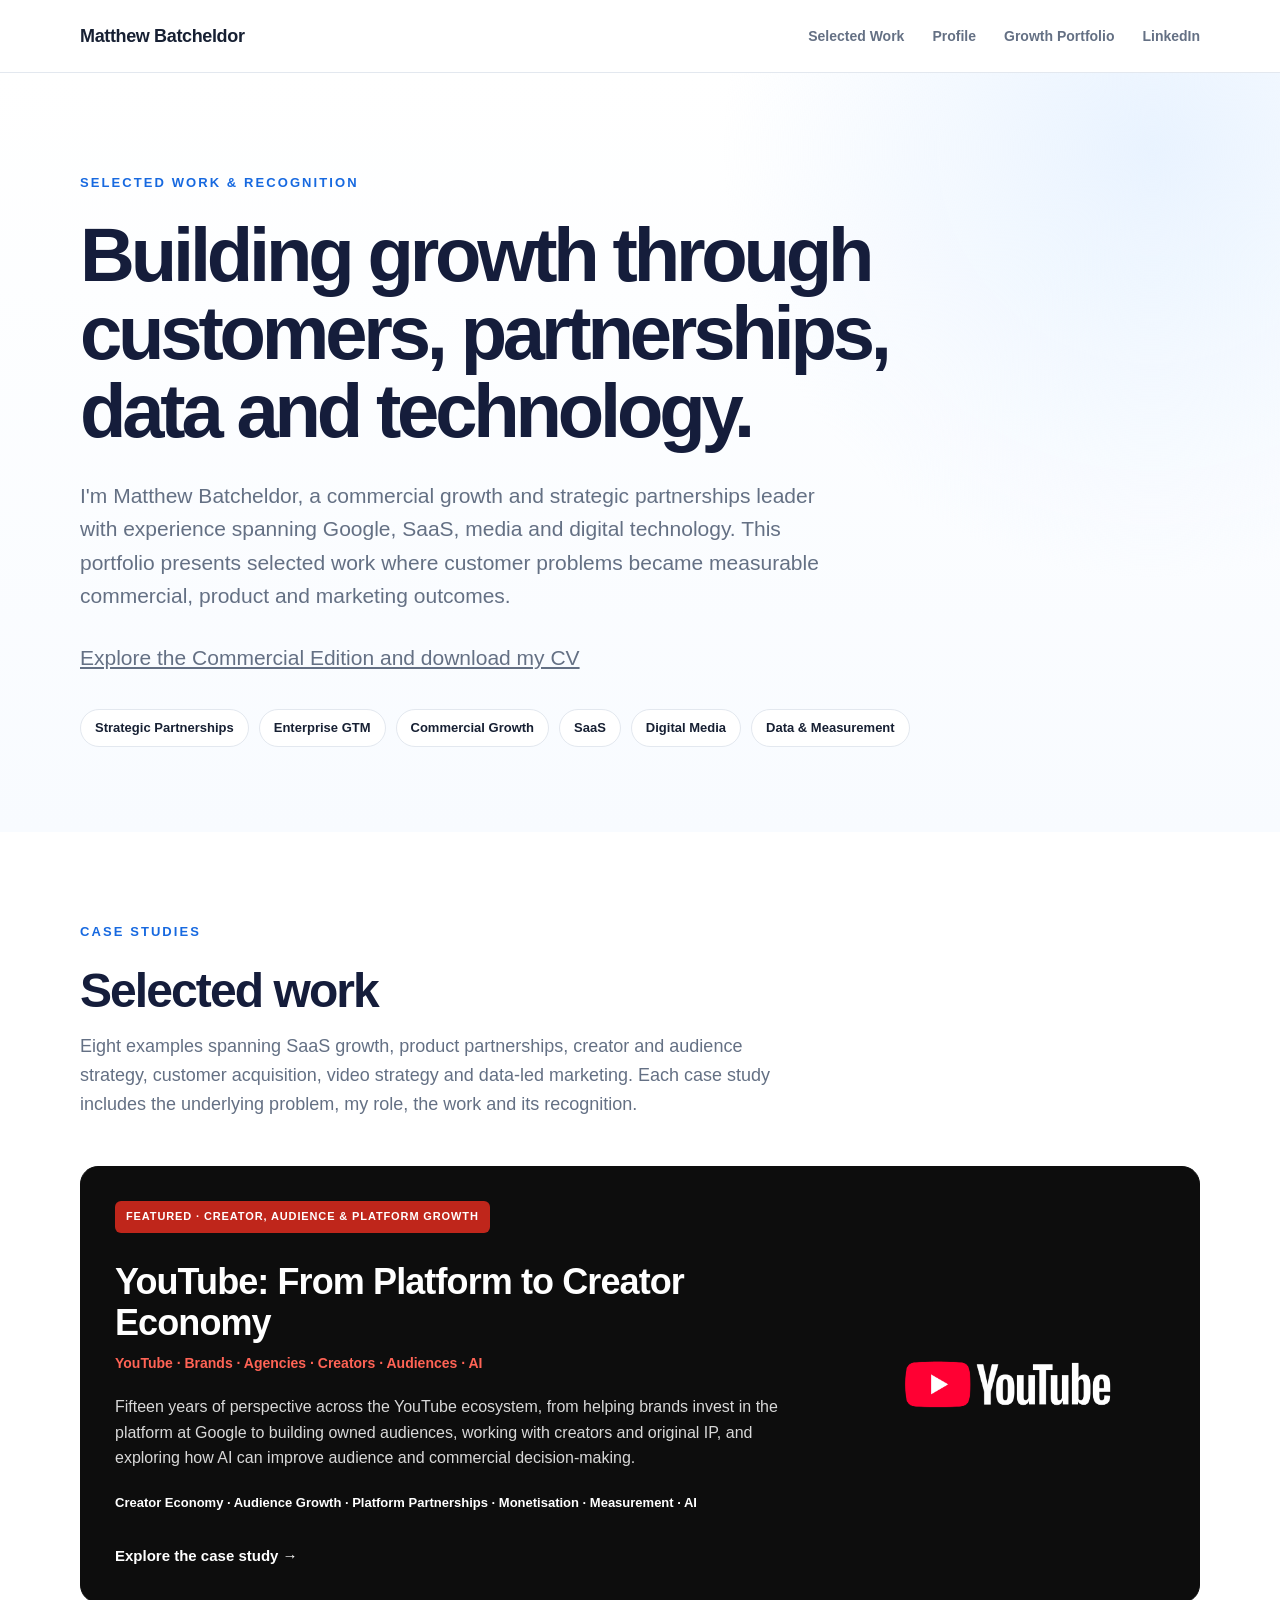
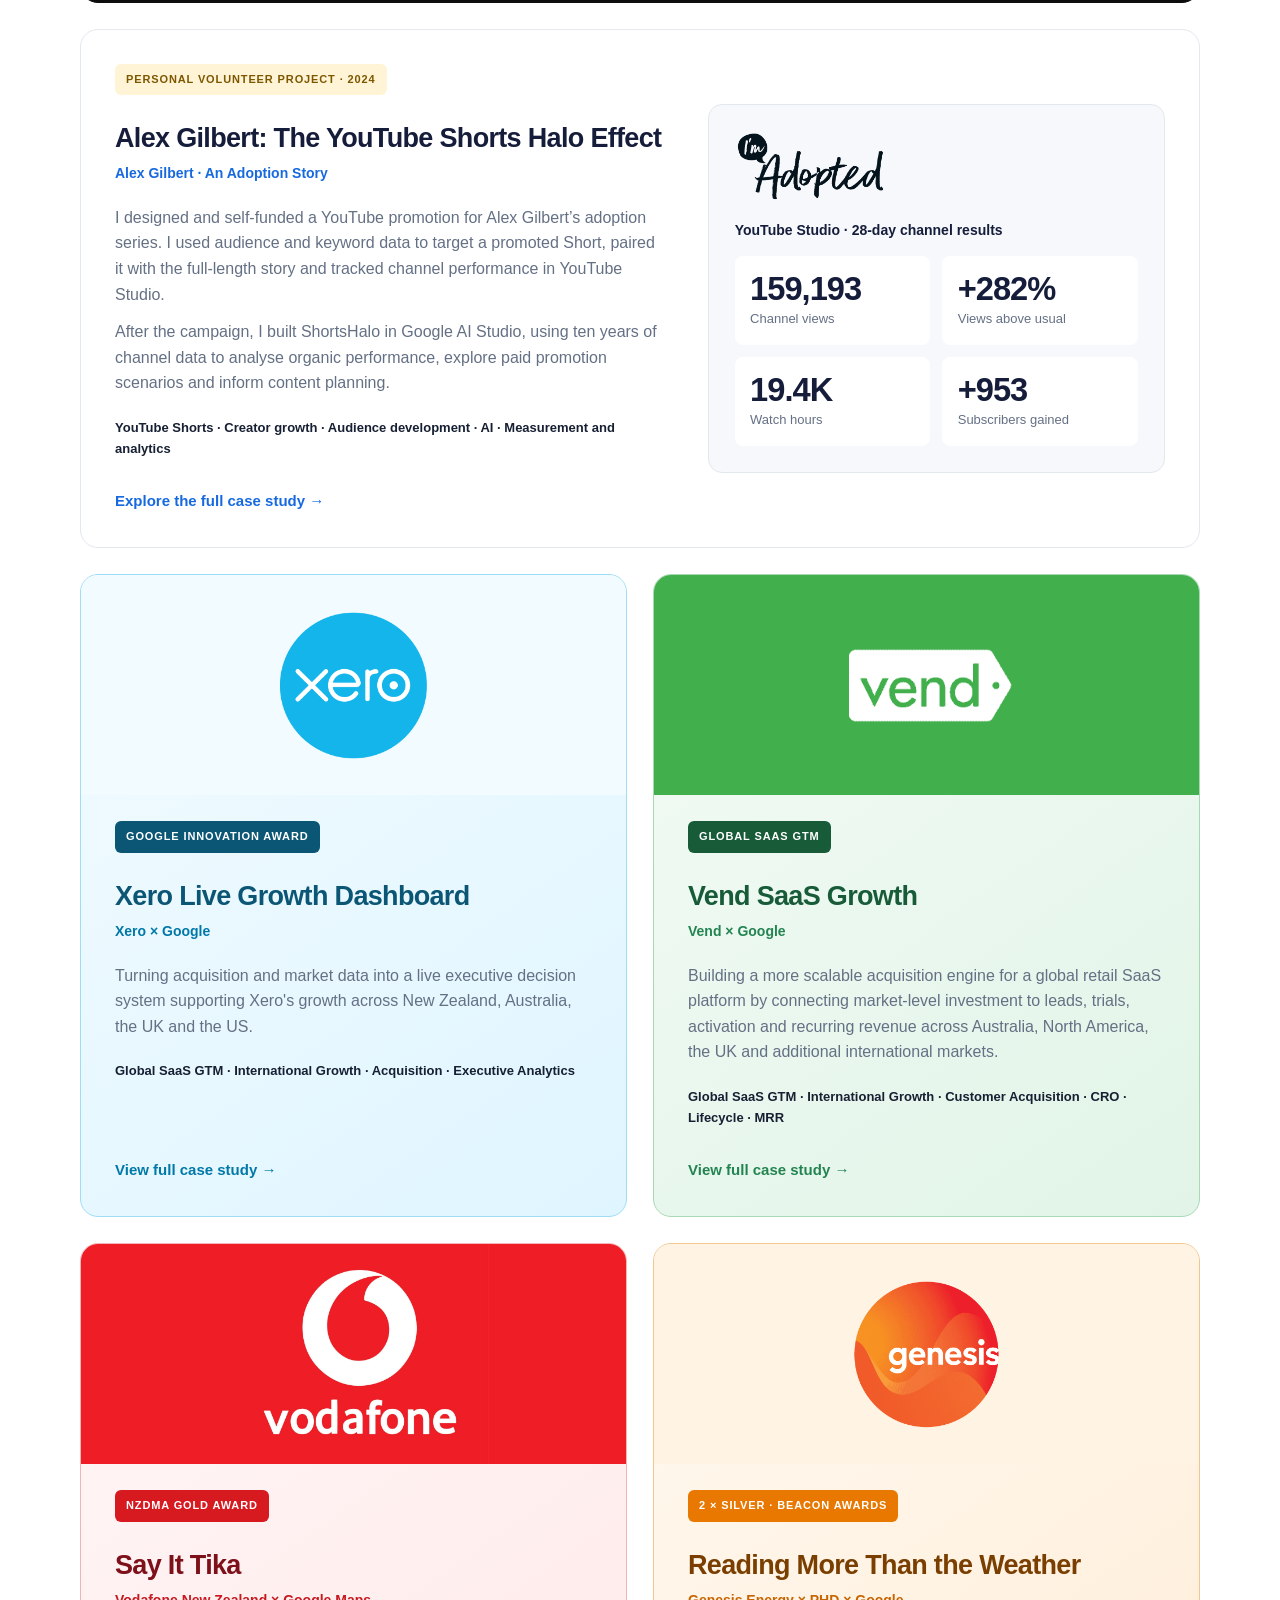
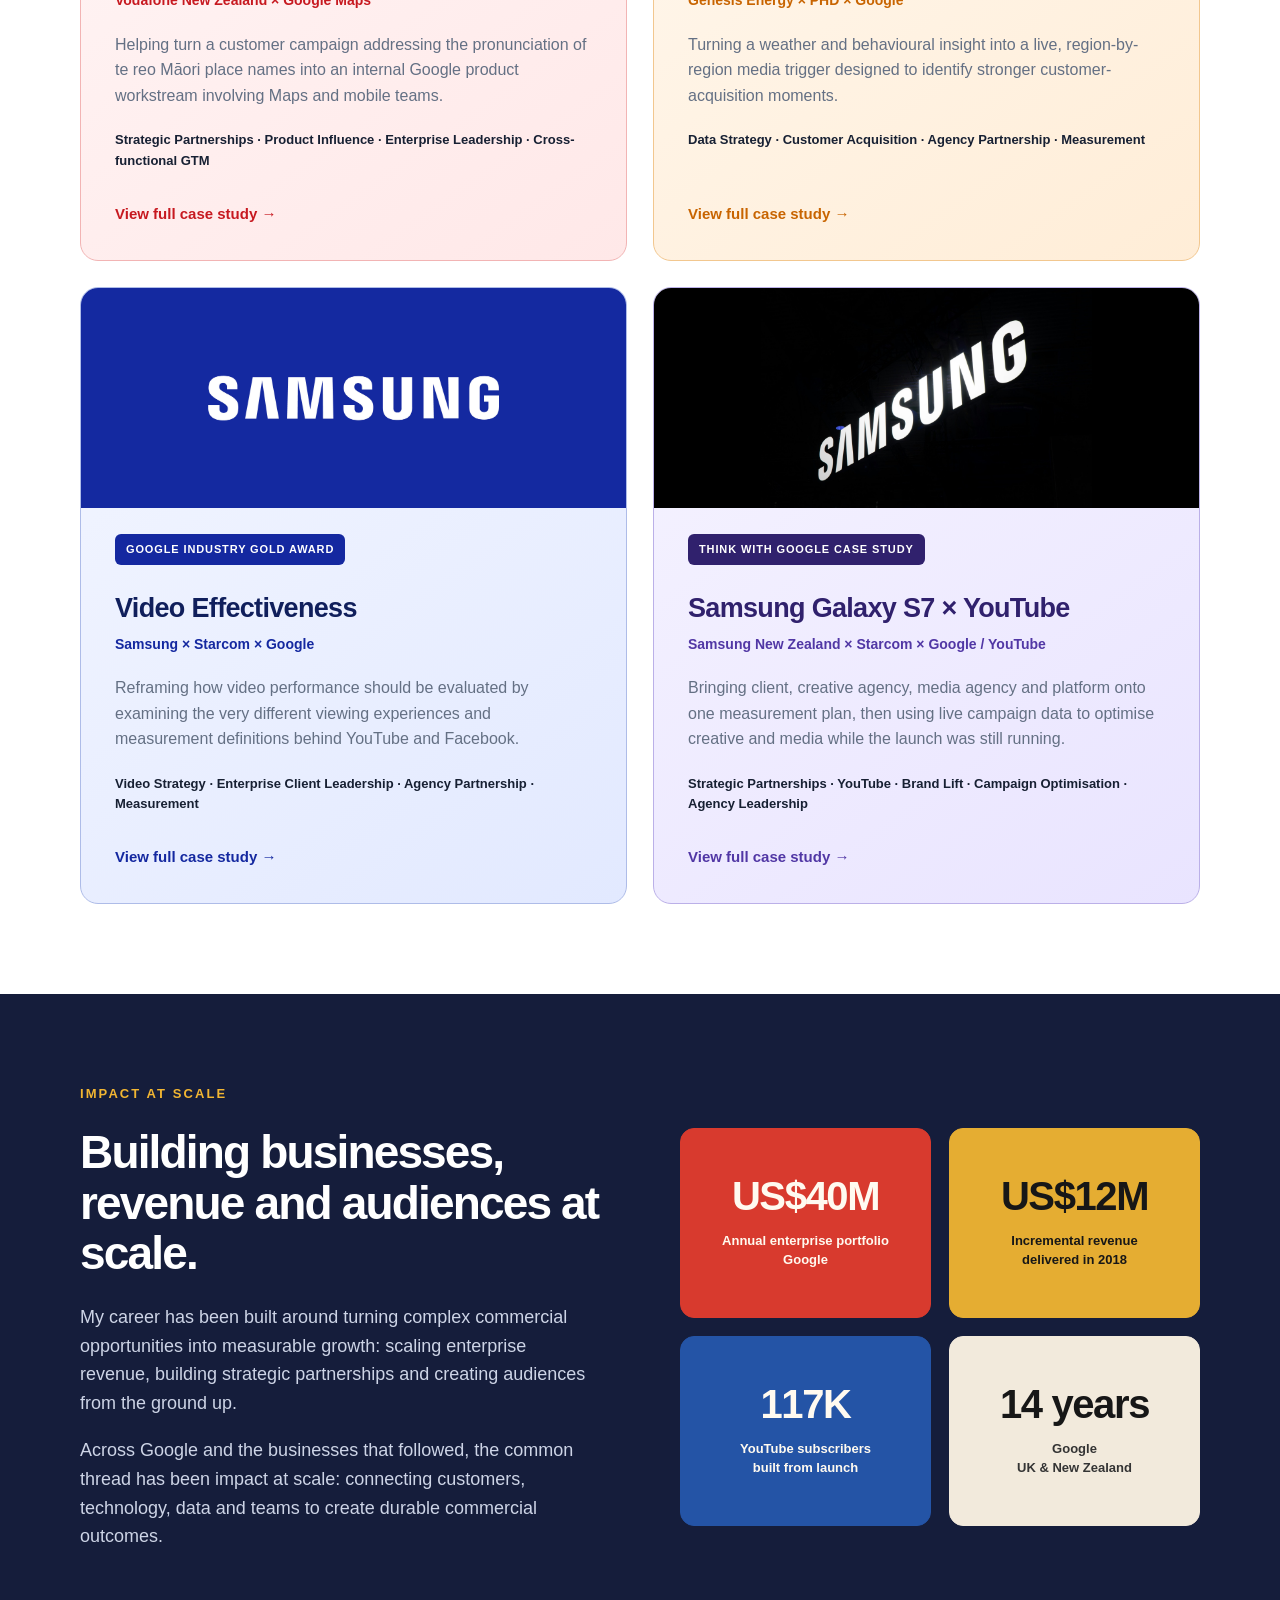
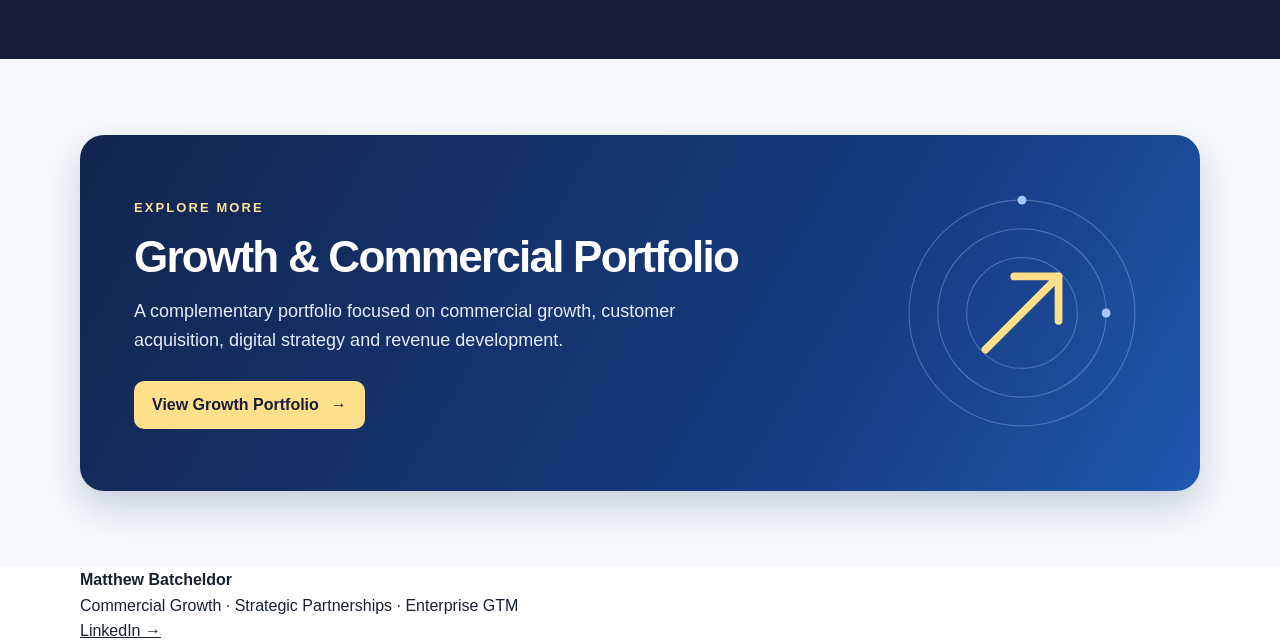
==== commit 73950c9d: "Add I'm Adopted logo to Alex Gilbert case study card" ====
--- a/index.html
+++ b/index.html
@@ -338,6 +338,13 @@
       padding: clamp(14px, 2.4vw, 26px);
     }
 
+    .halo-logo {
+      display: block;
+      width: min(100%, 152px);
+      height: auto;
+      margin: 0 0 16px;
+    }
+
     .card .halo-results-label {
       margin-bottom: 14px;
       color: var(--navy);
@@ -710,6 +717,8 @@
         </div>
 
         <div class="halo-results">
+          <img class="halo-logo" src="assets/case-studies/imadopted-logo.png"
+               alt="I’m Adopted" width="1146" height="545" loading="lazy" decoding="async">
           <p class="halo-results-label">YouTube Studio · 28-day channel results</p>
           <dl class="halo-metrics">
             <div><dt>Channel views</dt><dd>159,193</dd></div>
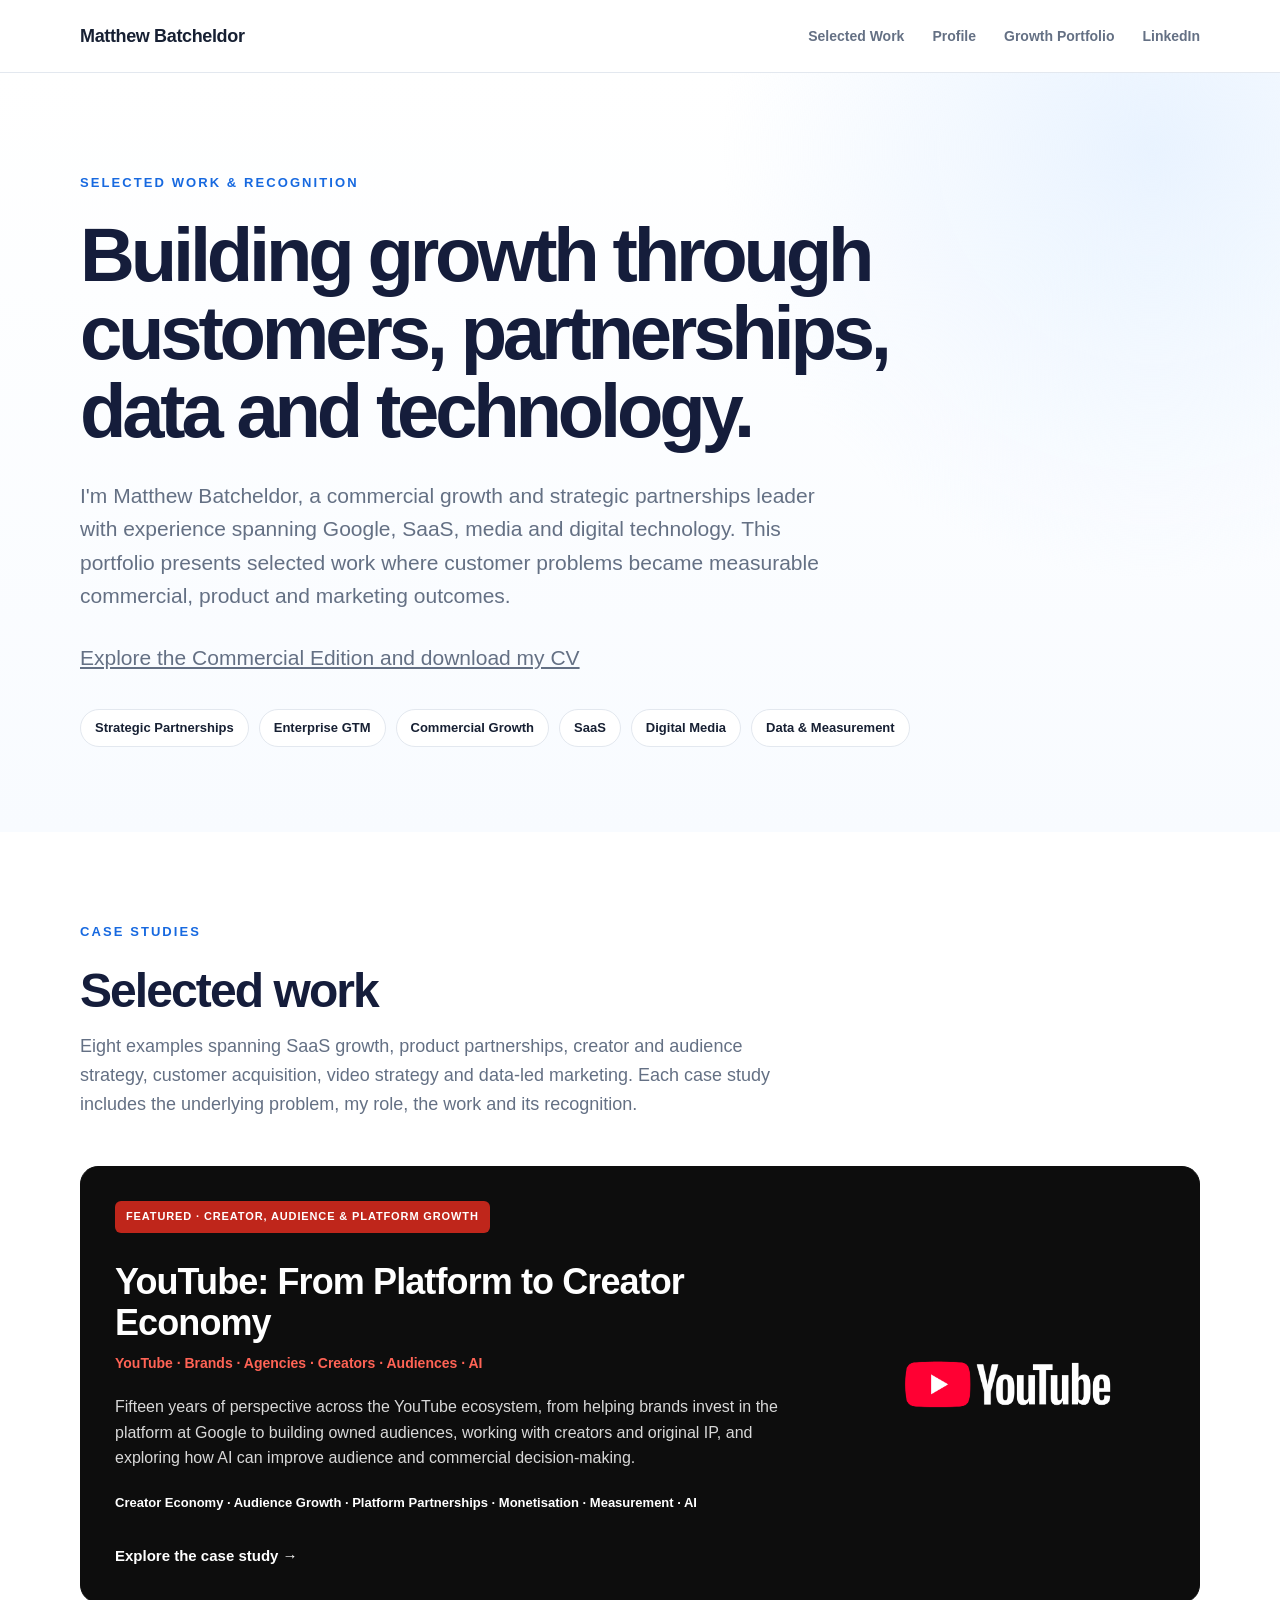
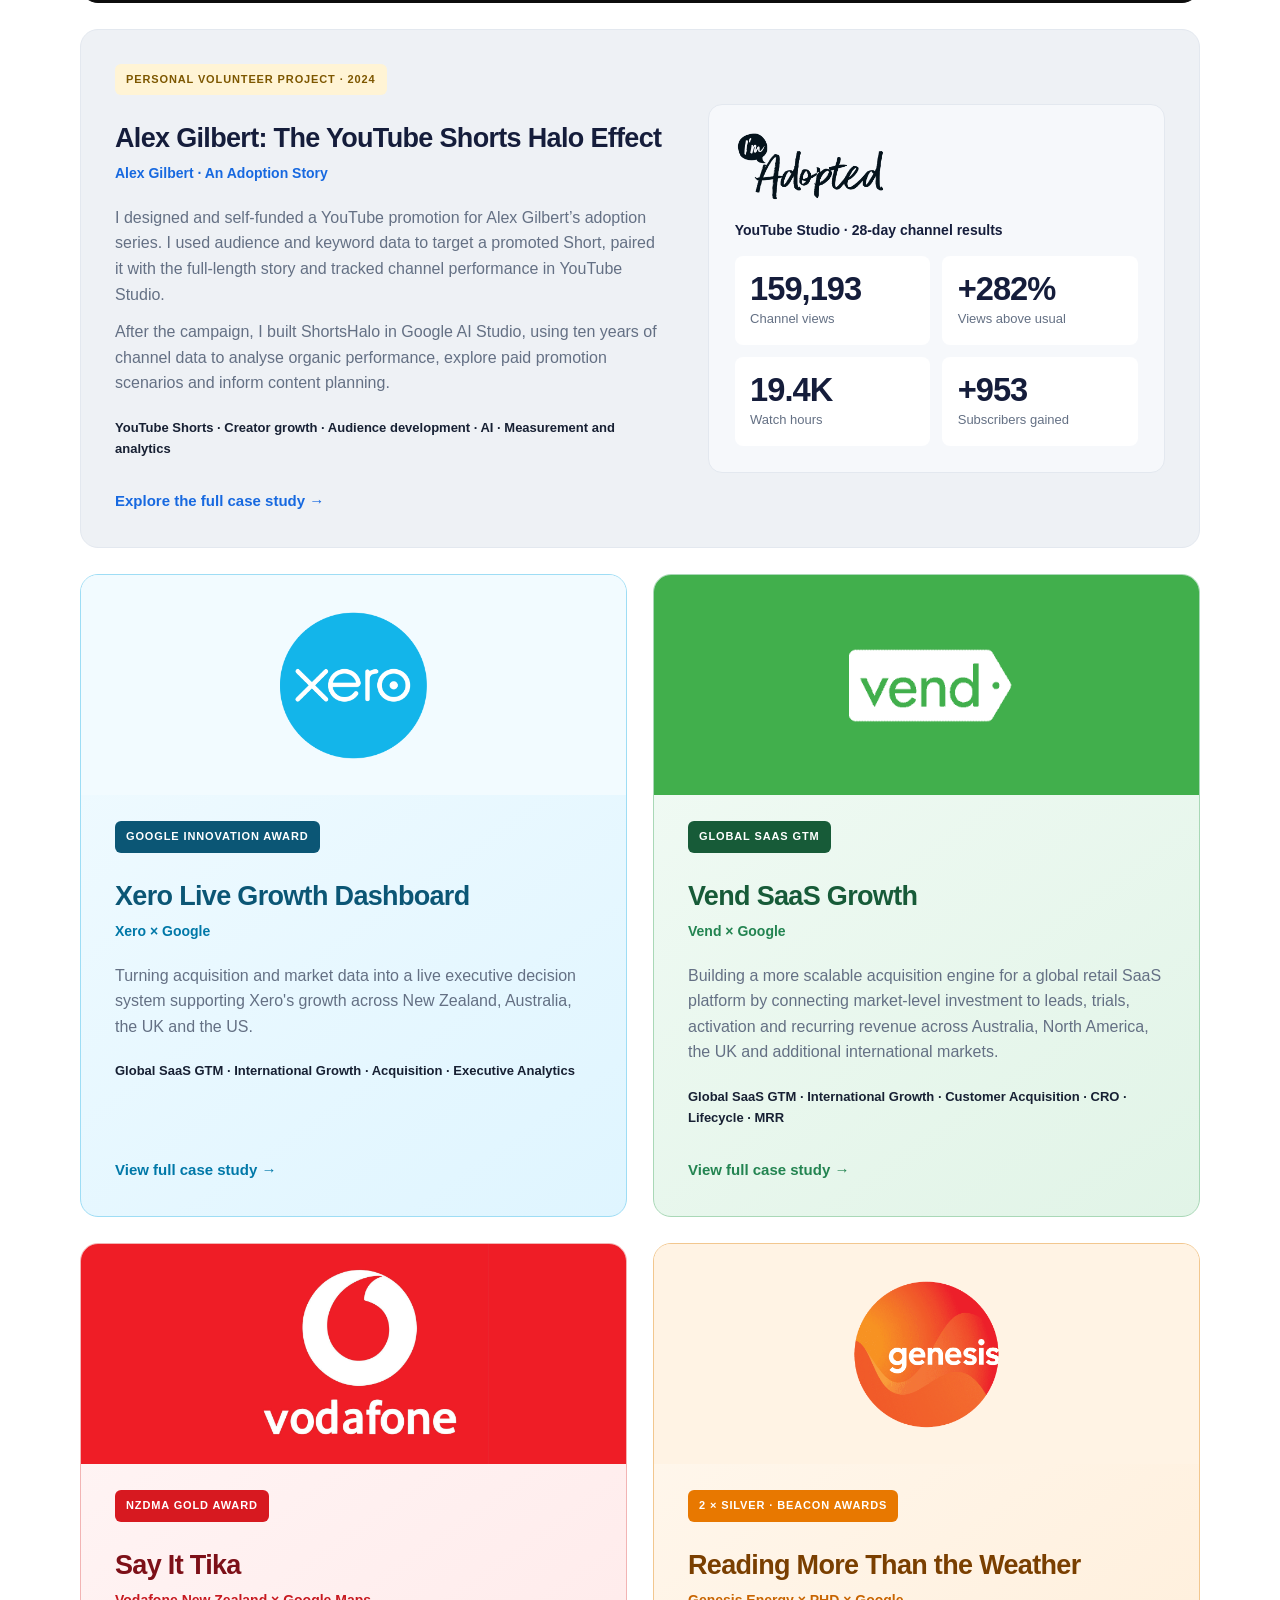
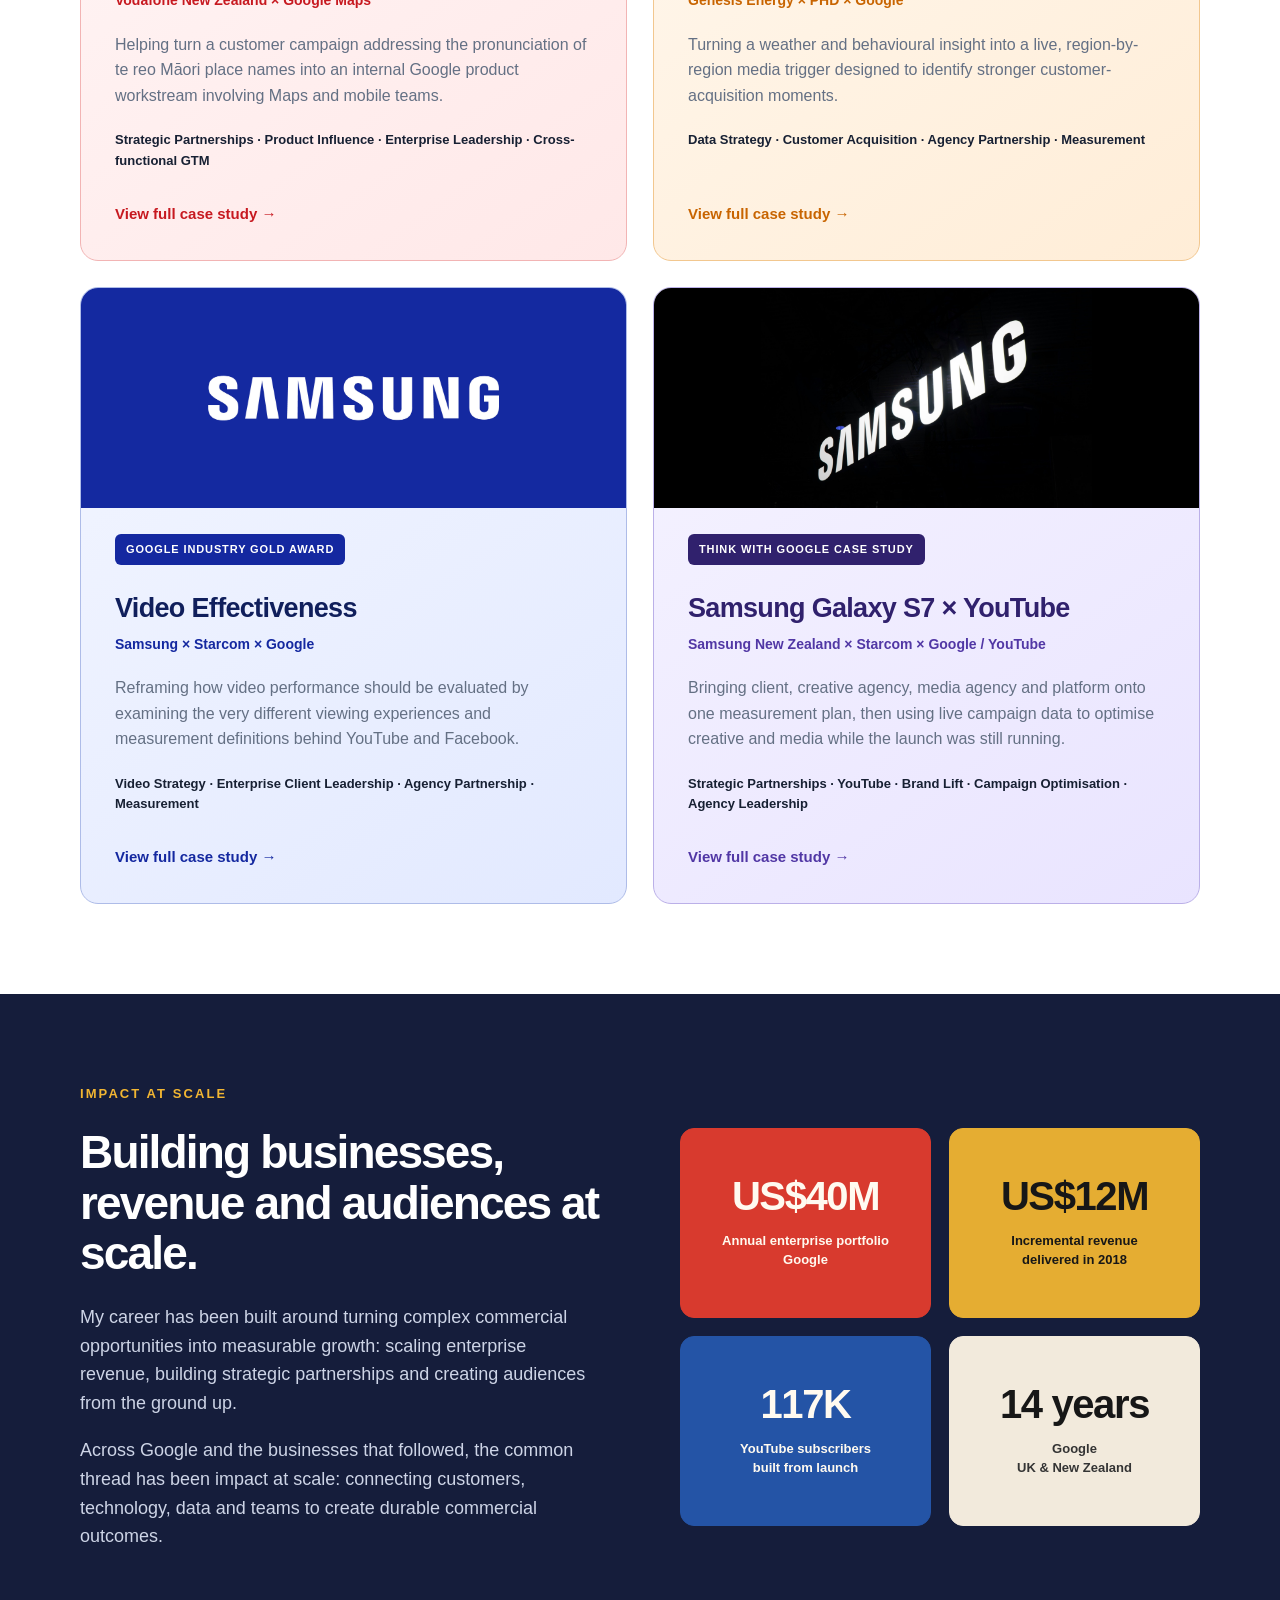
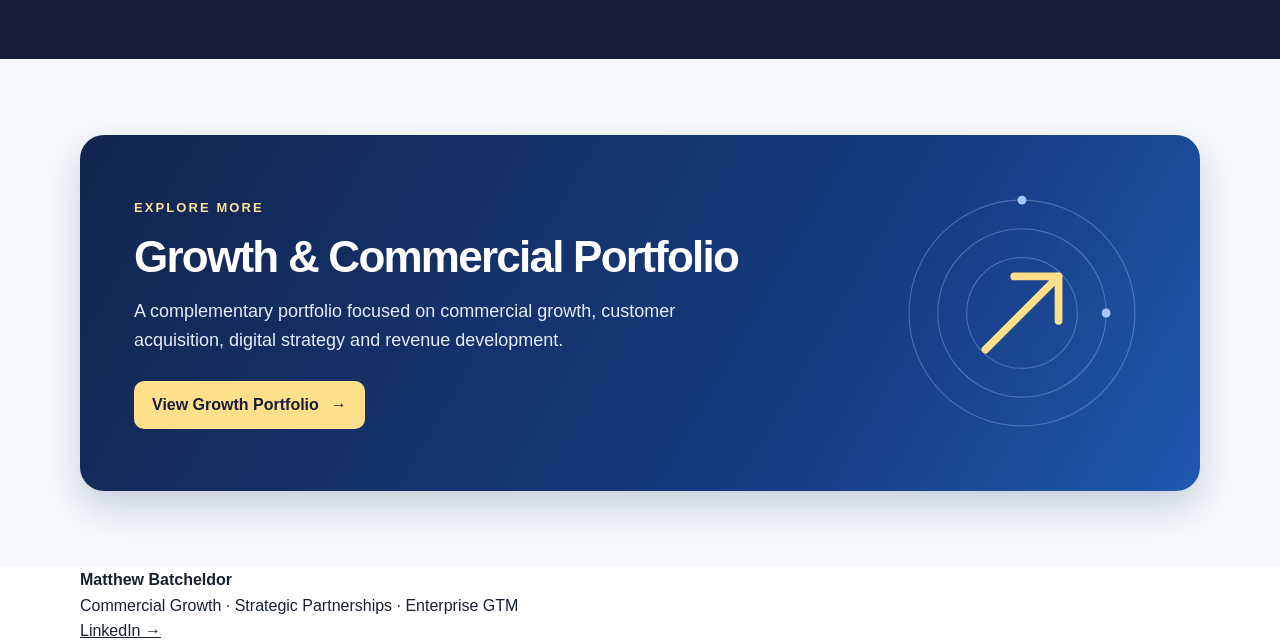
==== commit 0627c583: "Give Alex Gilbert case study a light grey background" ====
--- a/index.html
+++ b/index.html
@@ -321,6 +321,7 @@
 
     .card-halo {
       grid-column: 1 / -1;
+      background: #eef1f5;
       scroll-margin-top: 88px;
       display: grid;
       grid-template-columns: minmax(0, 1.2fr) minmax(0, 1fr);
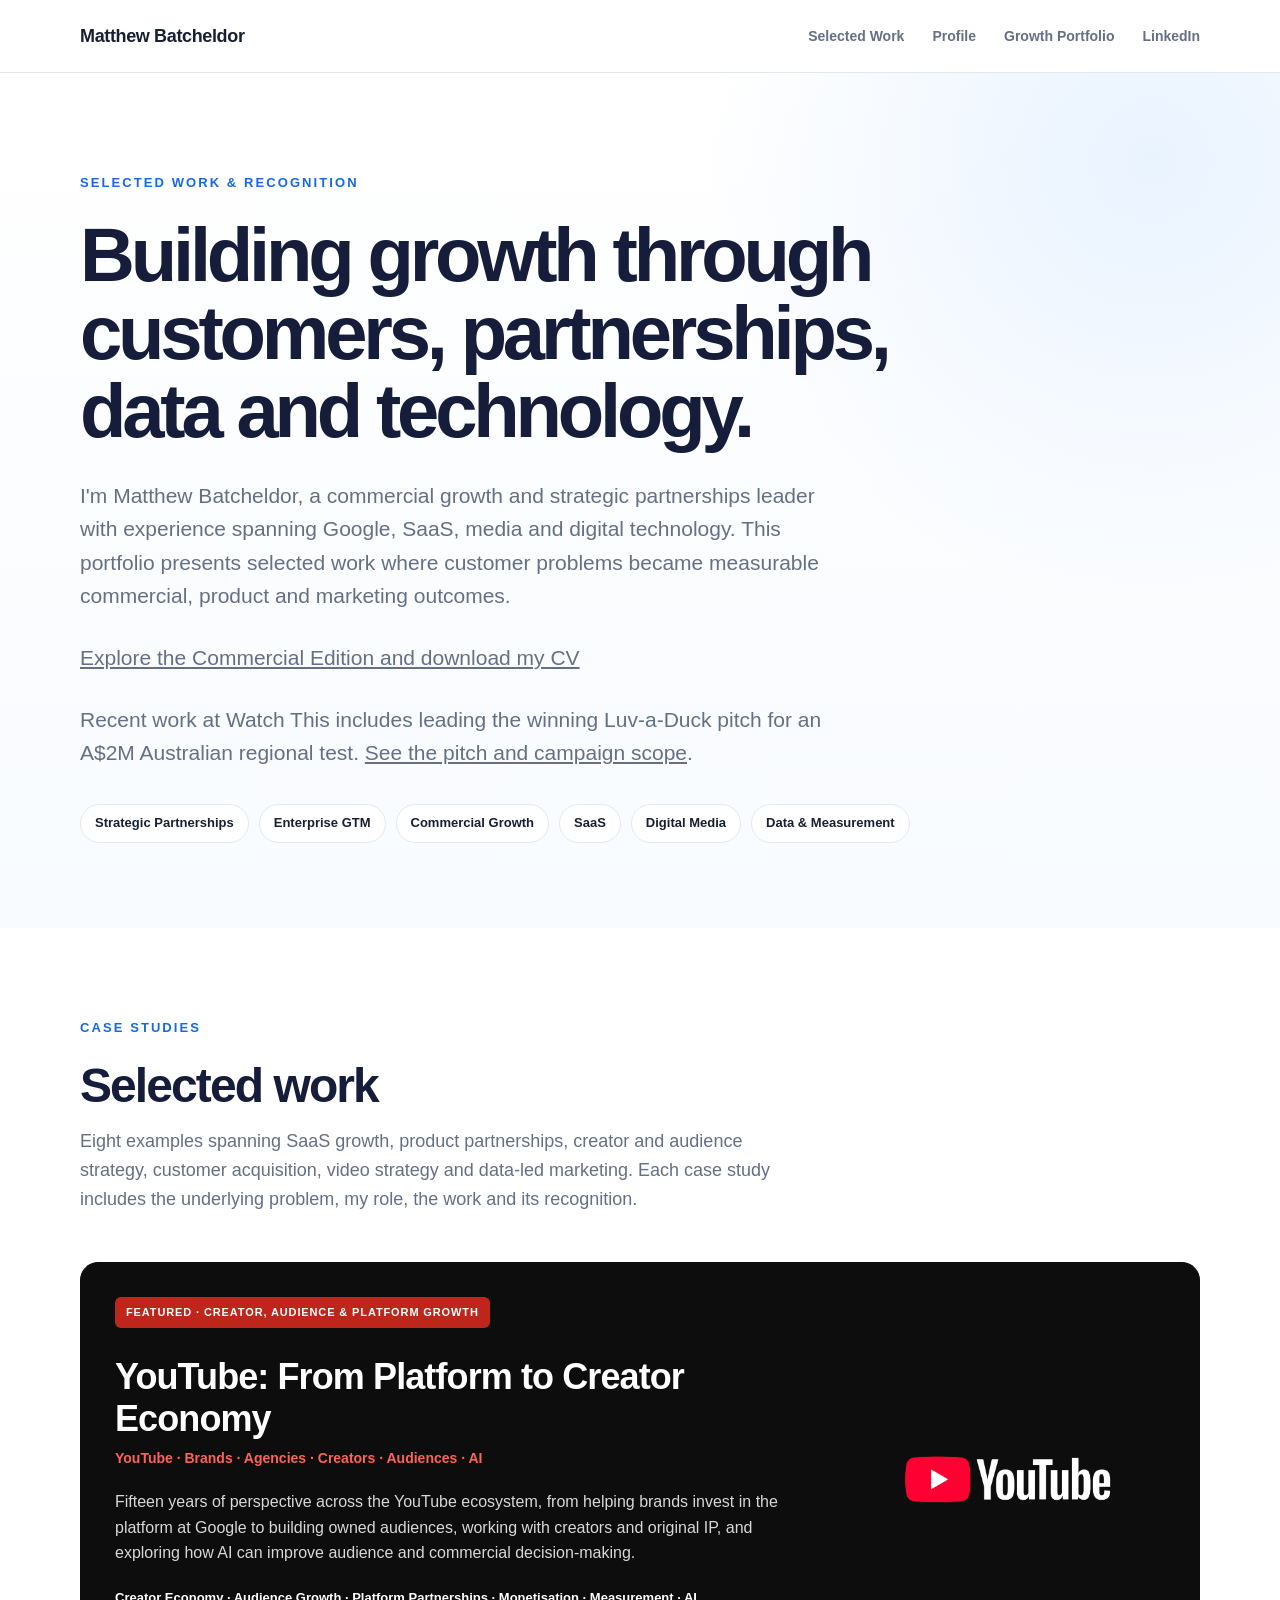
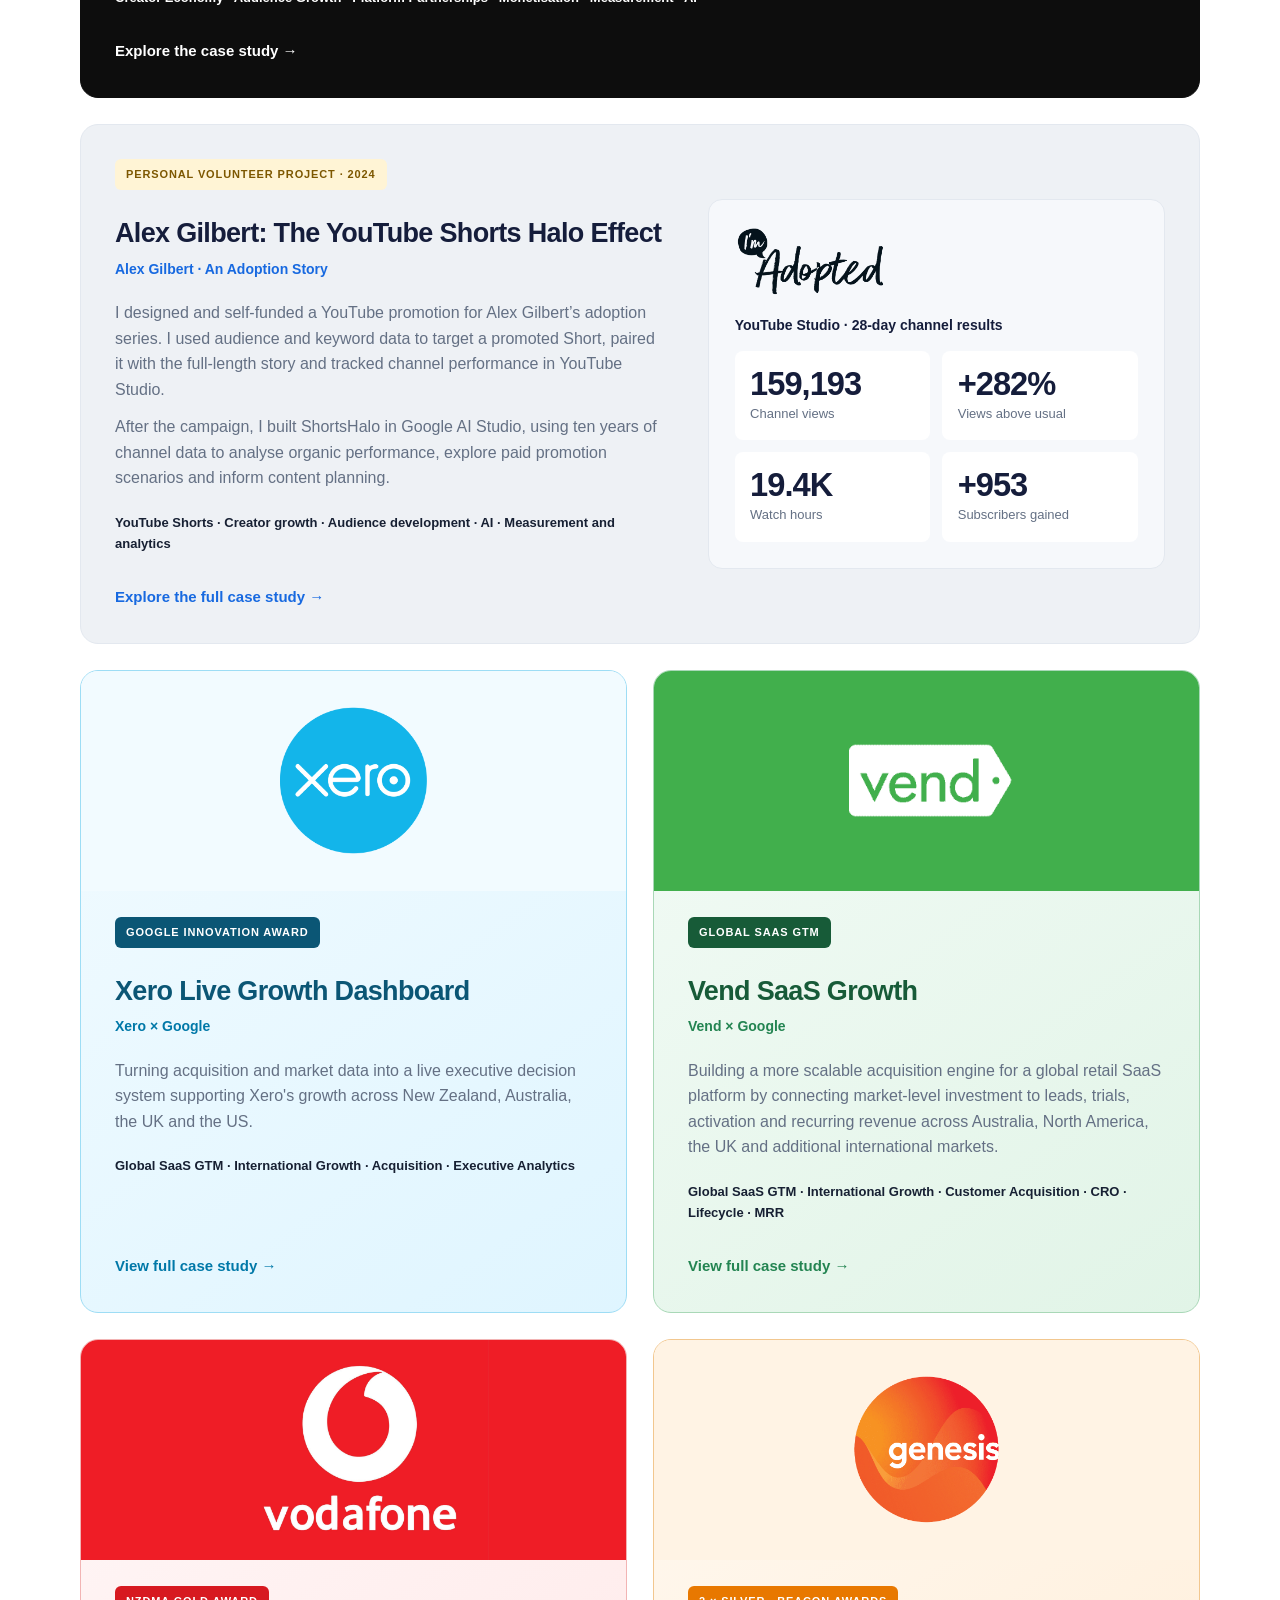
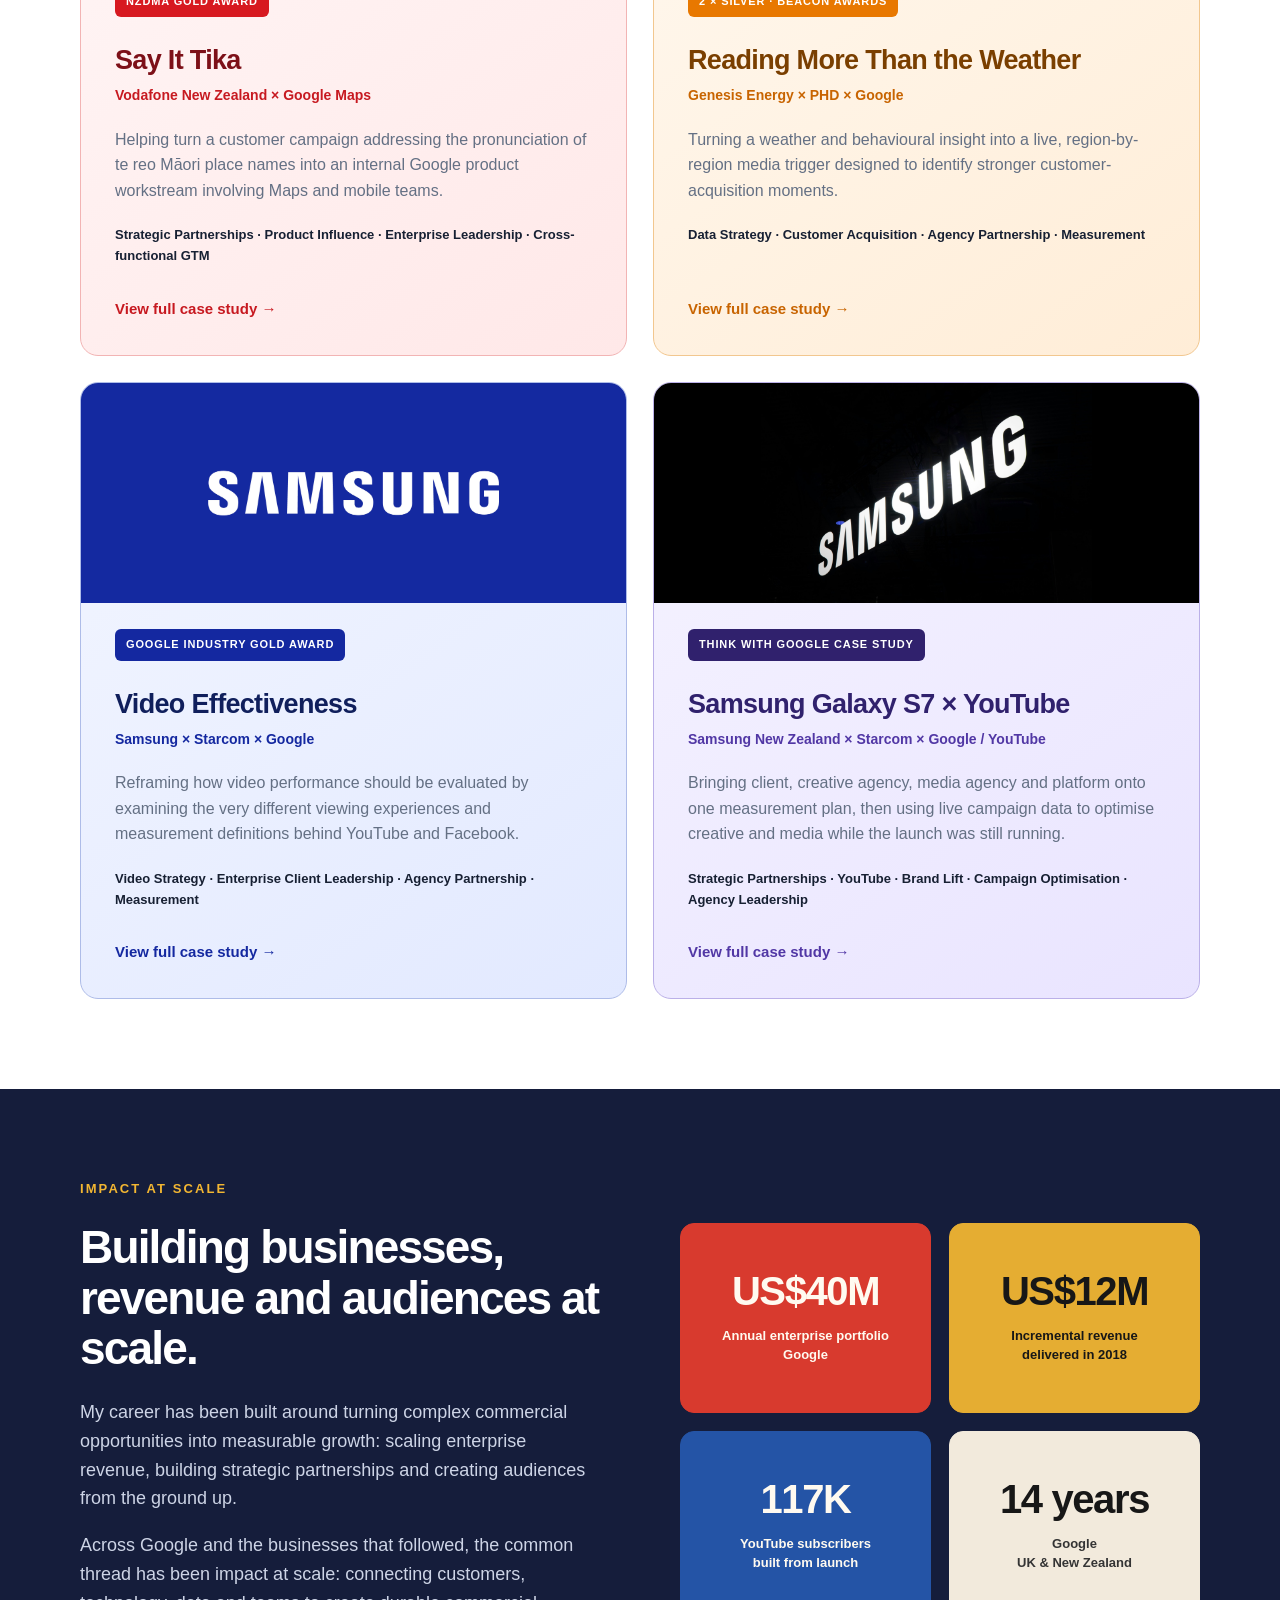
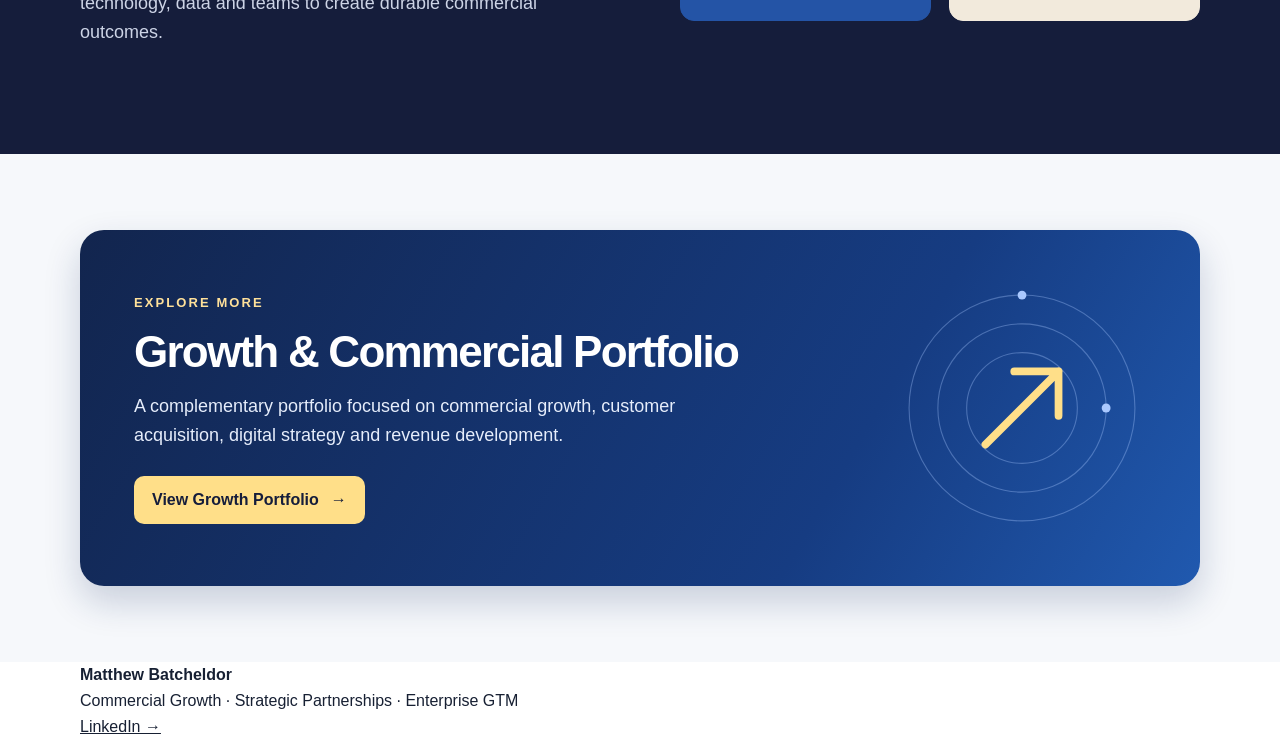
==== commit a83f586a: "Align Watch This pitch and downloadable CV" ====
--- a/index.html
+++ b/index.html
@@ -614,6 +614,7 @@
     </p>
 
     <p class="hero-copy"><a href="commercial-edition/">Explore the Commercial Edition and download my CV</a></p>
+    <p class="hero-copy">Recent work at Watch This includes leading the winning Luv-a-Duck pitch for an A$2M Australian regional test. <a href="commercial-edition/#watch-this">See the pitch and campaign scope</a>.</p>
 
     <div class="hero-tags">
       <span class="tag">Strategic Partnerships</span>
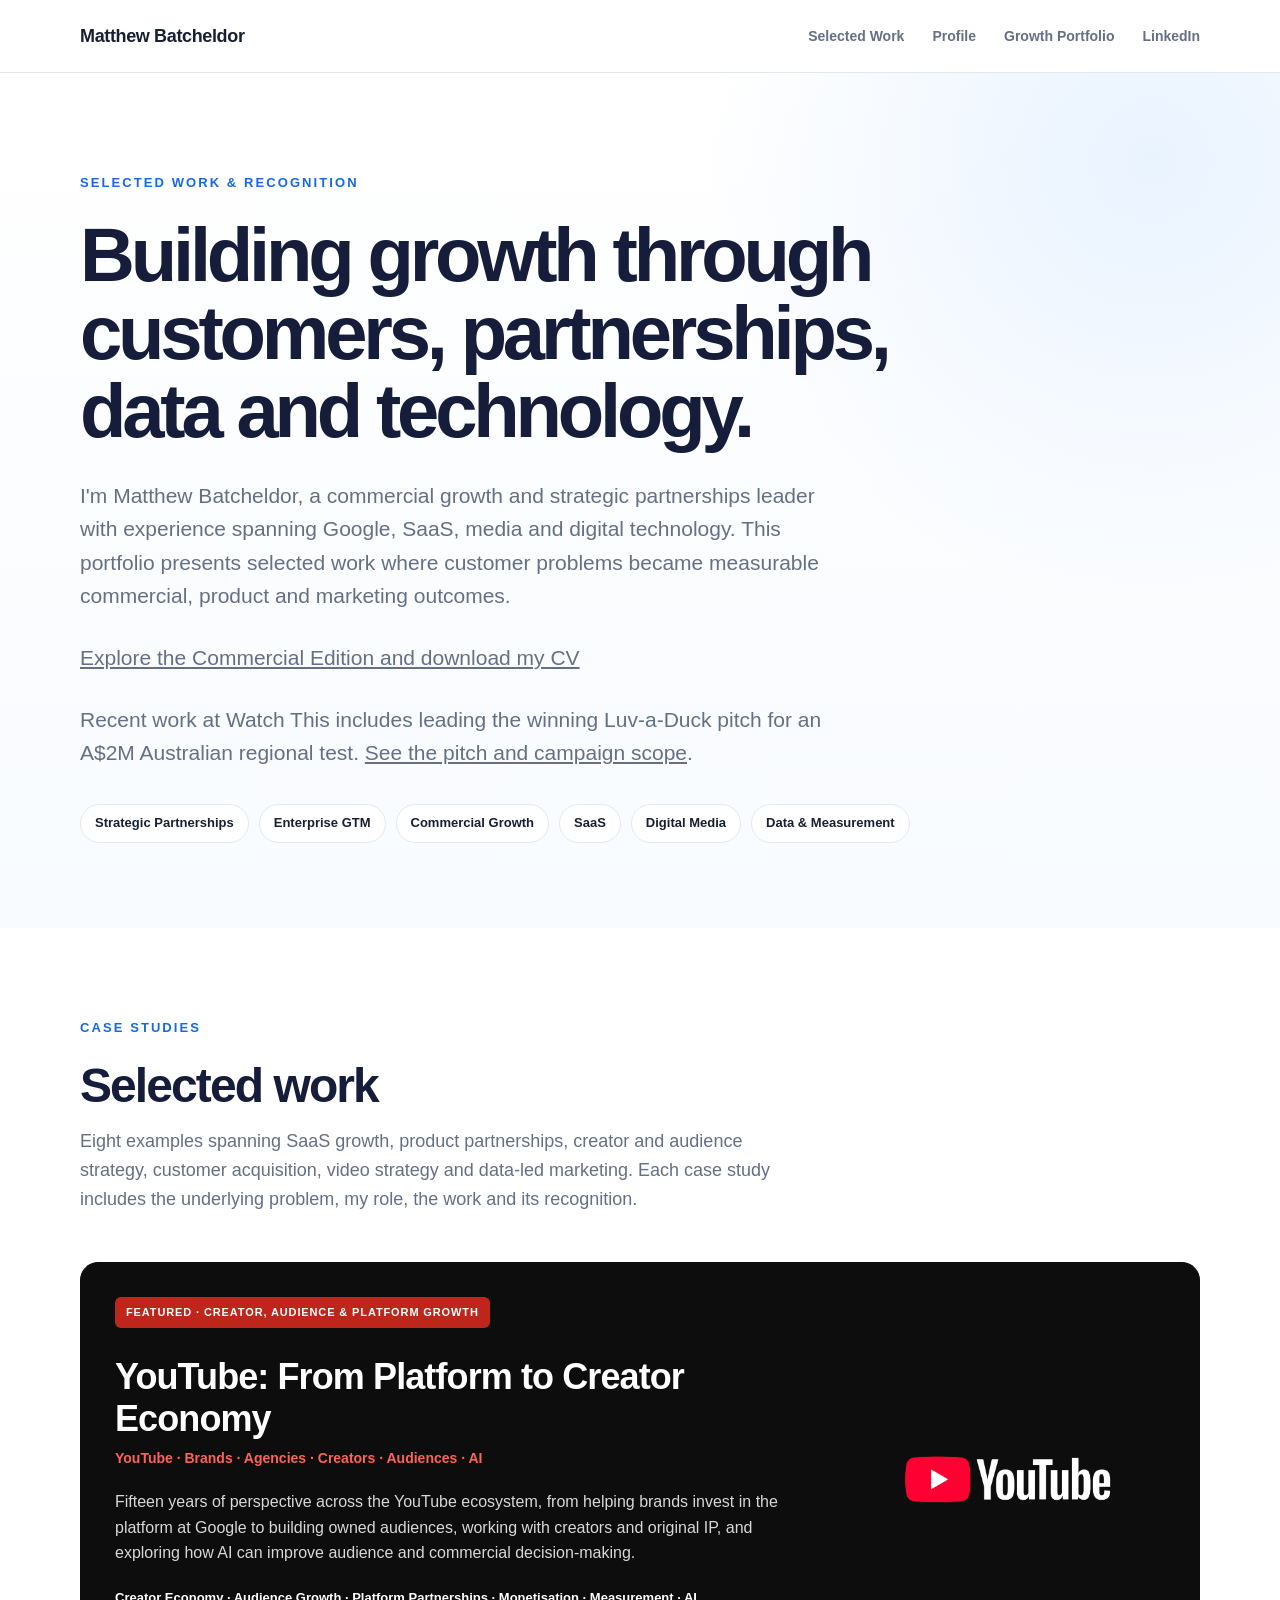
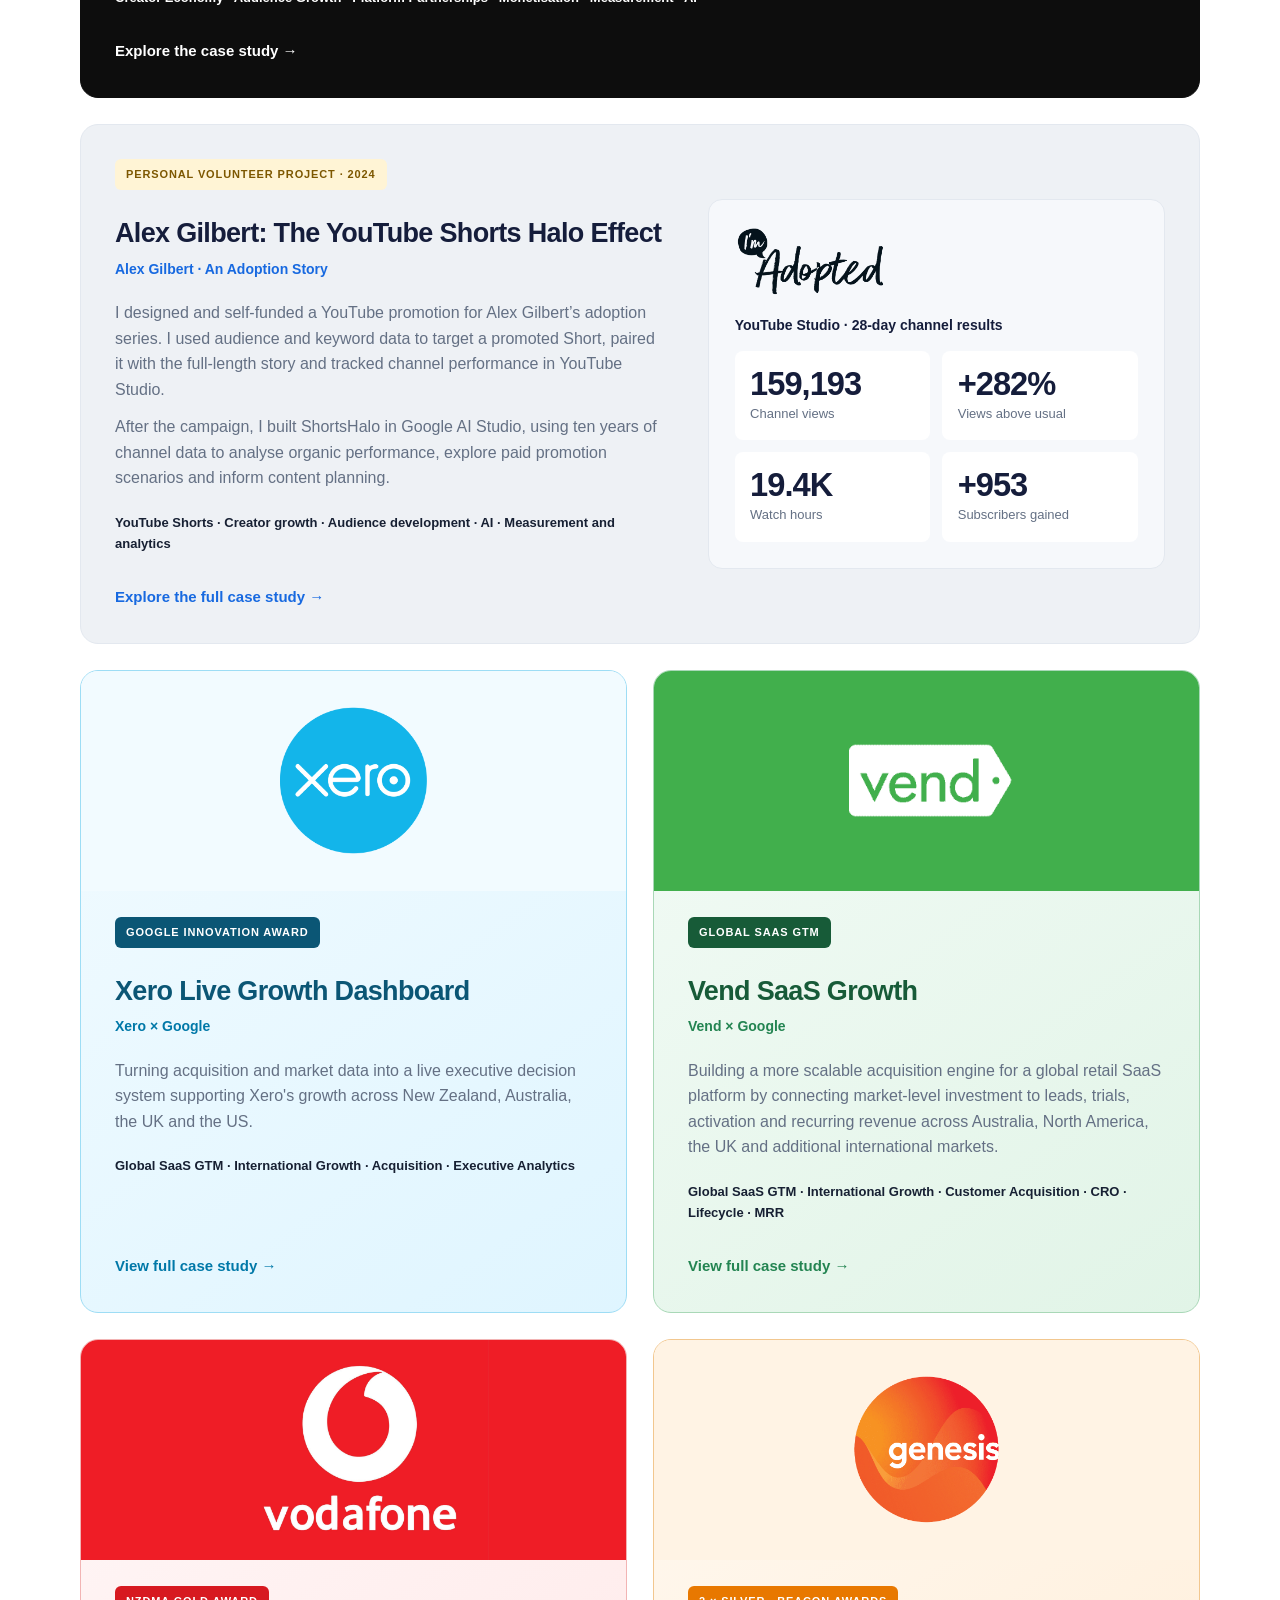
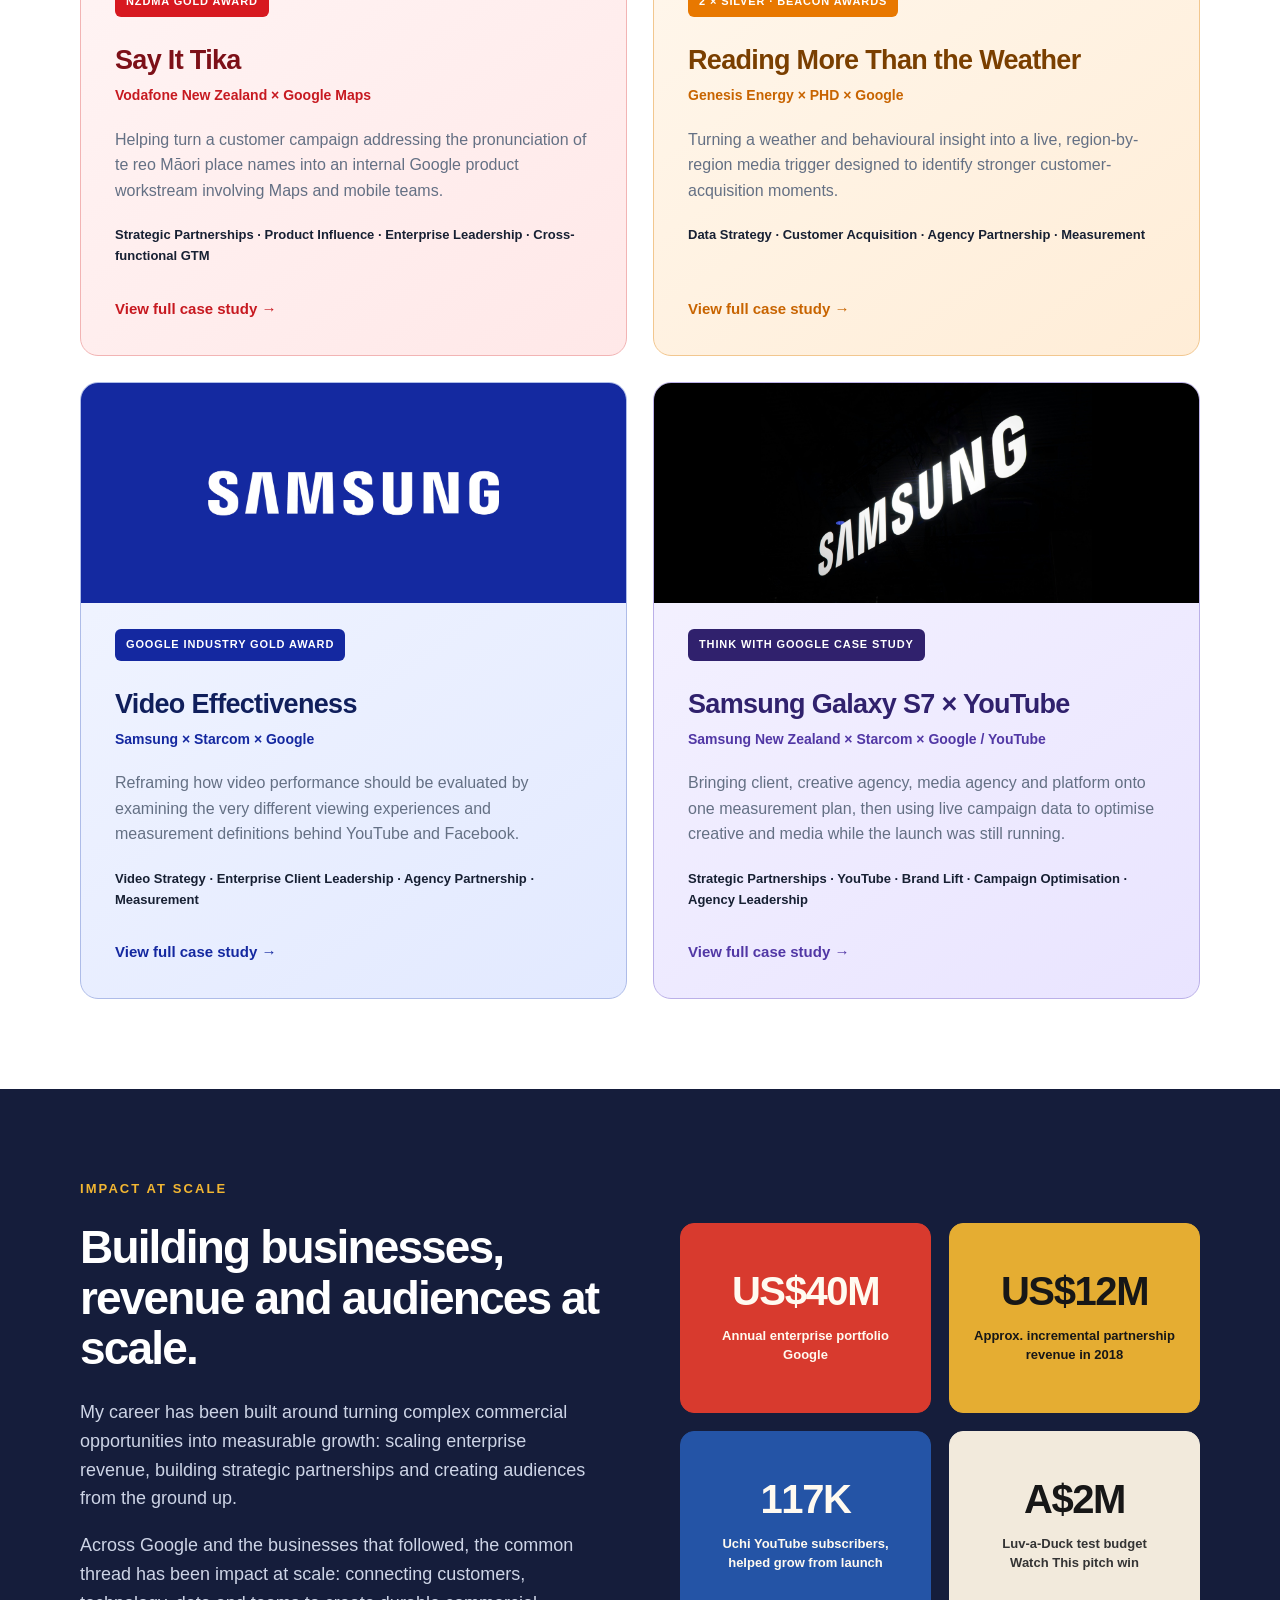
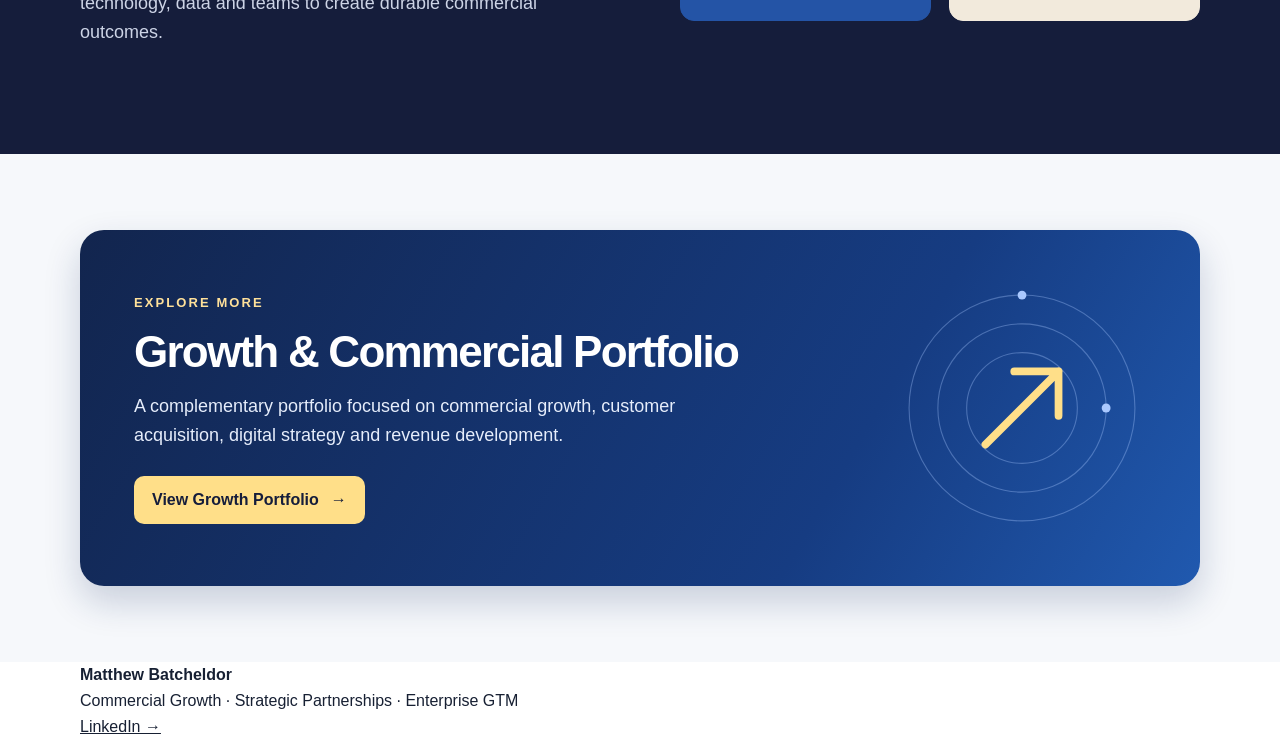
==== commit d03239b0: "Update hub stat tiles and remove I Love Niseko date" ====
--- a/index.html
+++ b/index.html
@@ -986,17 +986,17 @@
 
       <div class="stat stat-revenue-impact">
         <strong>US$12M</strong>
-        <span>Incremental revenue<br>delivered in 2018</span>
+        <span>Approx. incremental partnership<br>revenue in 2018</span>
       </div>
 
       <div class="stat stat-audience">
         <strong>117K</strong>
-        <span>YouTube subscribers<br>built from launch</span>
+        <span>Uchi YouTube subscribers,<br>helped grow from launch</span>
       </div>
 
       <div class="stat stat-depth">
-        <strong>14 years</strong>
-        <span>Google<br>UK & New Zealand</span>
+        <strong>A$2M</strong>
+        <span>Luv-a-Duck test budget<br>Watch This pitch win</span>
       </div>
 
     </div>
